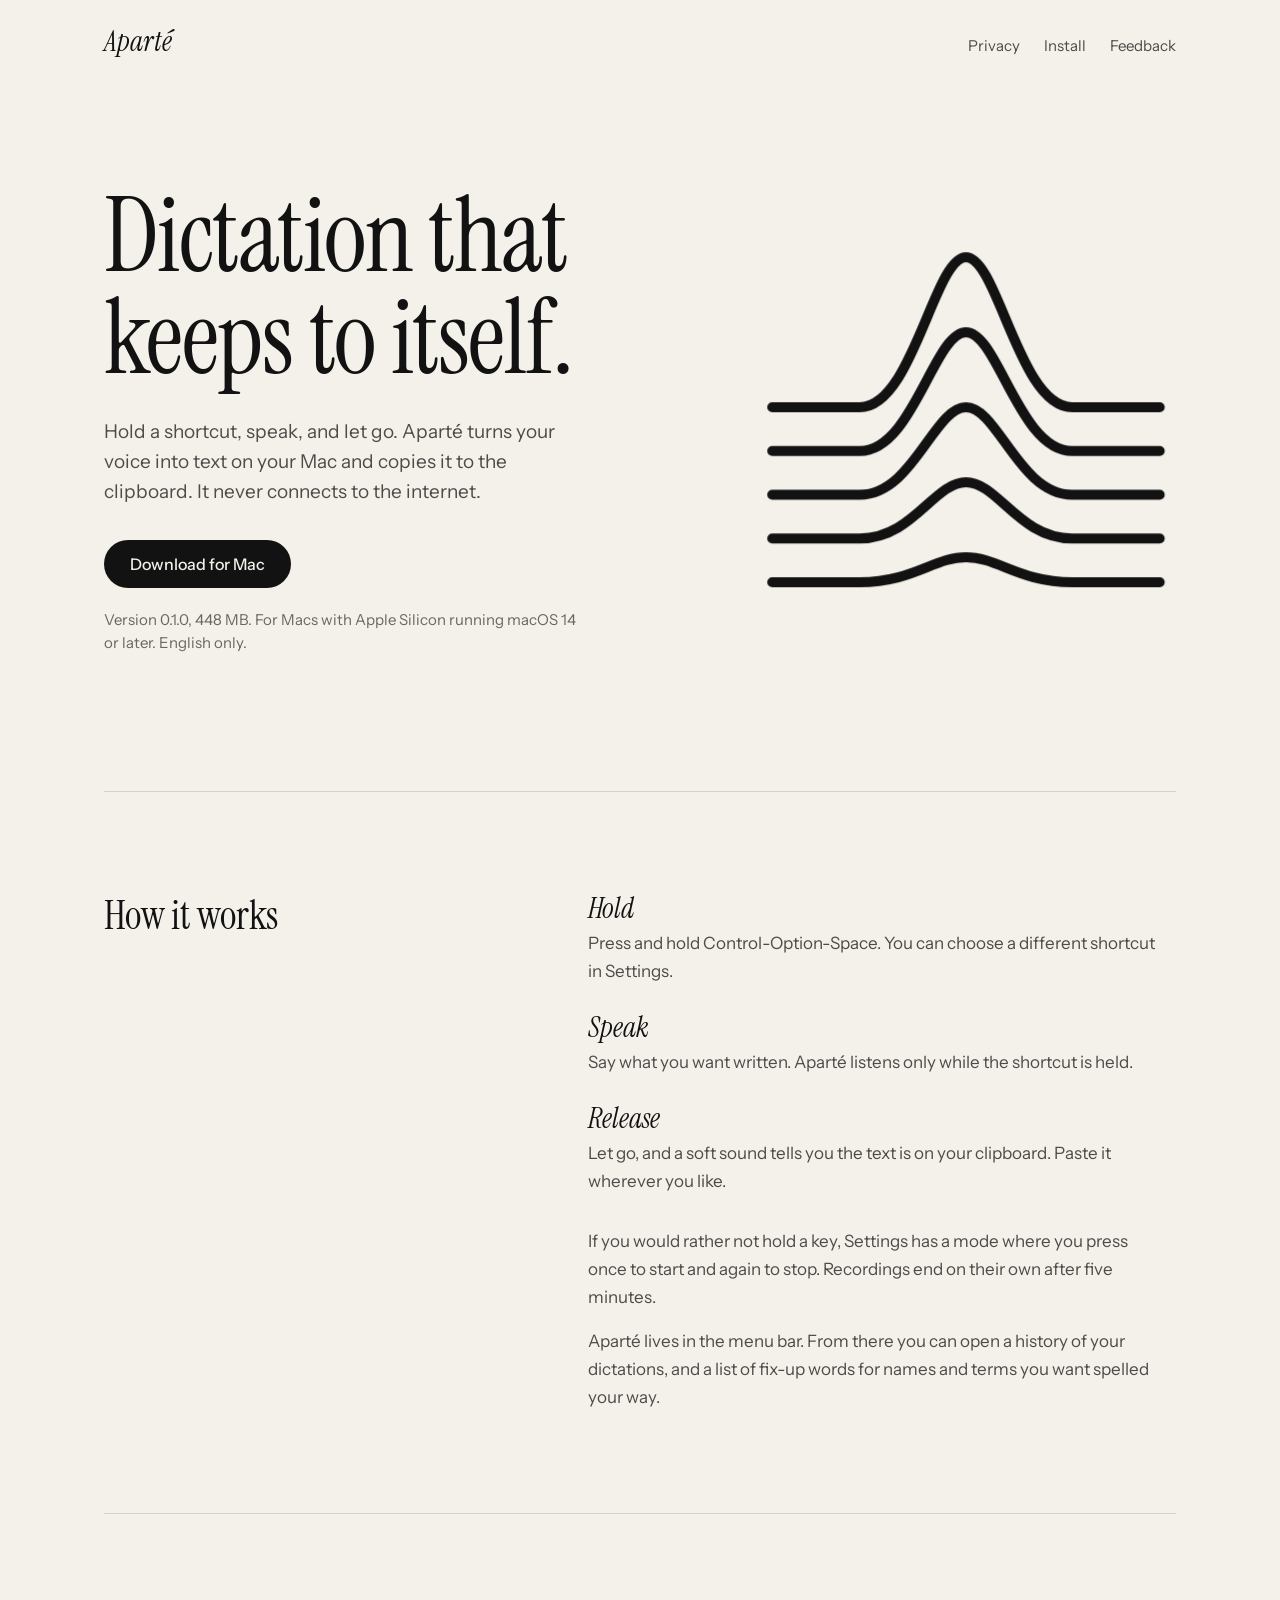
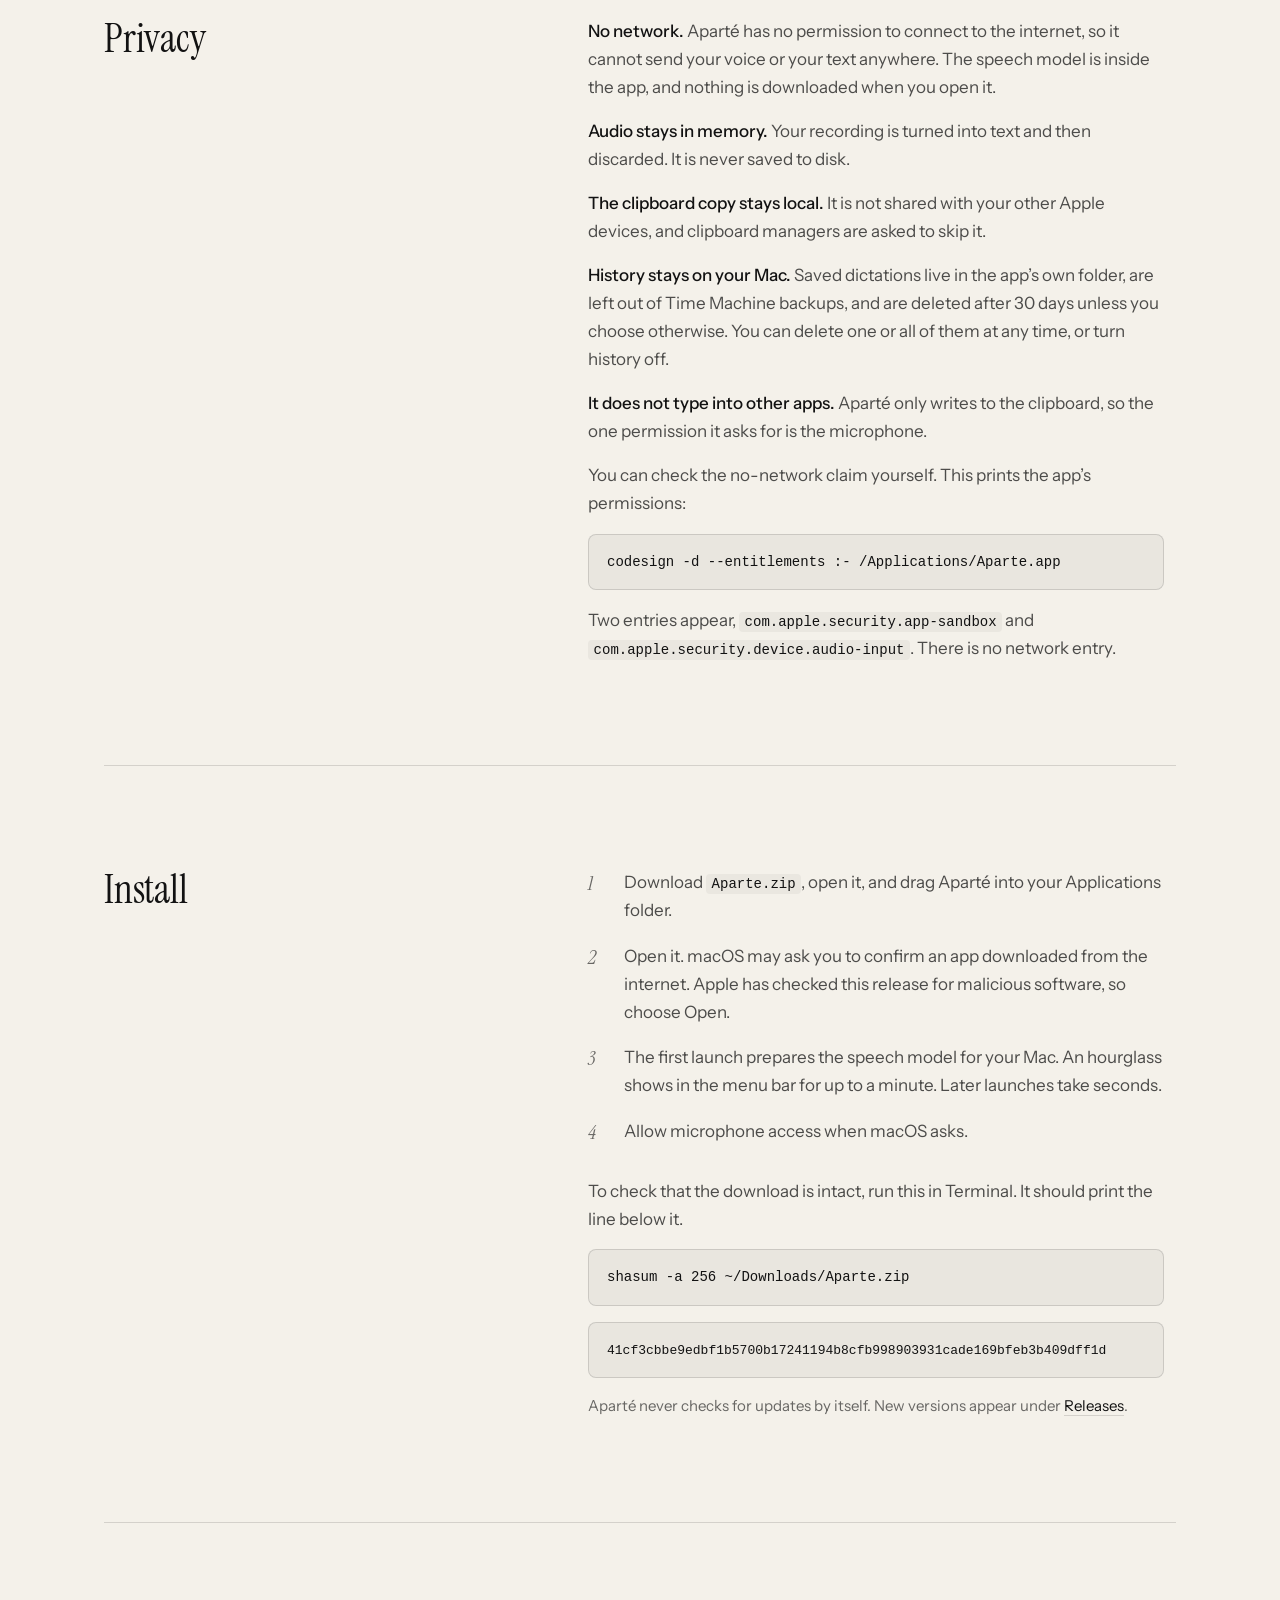
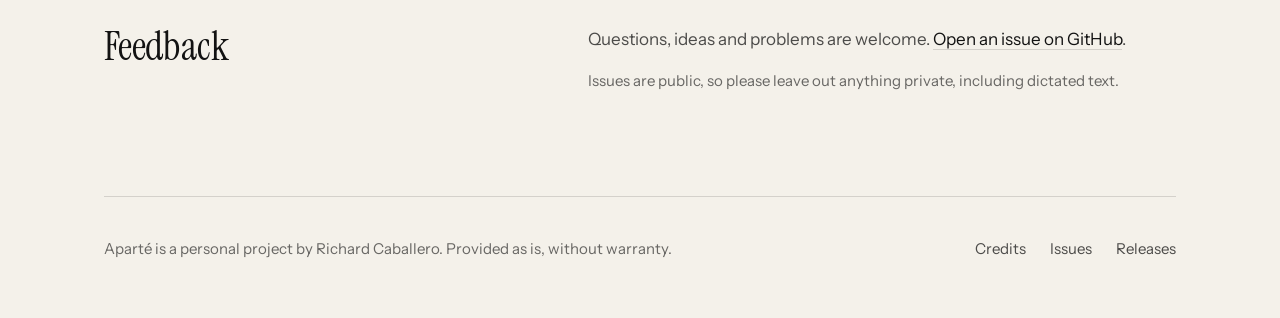
==== index.html @ ce9ad948 "Draft the Aparté website One-page site and credits page. Plain HTML and CSS, self-hosted Instrument " ====
<!doctype html>
<html lang="en">
<head>
  <meta charset="utf-8">
  <meta name="viewport" content="width=device-width, initial-scale=1">
  <meta http-equiv="Content-Security-Policy" content="default-src 'none'; img-src 'self'; style-src 'self'; font-src 'self'; base-uri 'none'; form-action 'none'">
  <title>Aparté: private dictation for Mac</title>
  <meta name="description" content="Aparté turns your voice into text on your Mac and copies it to the clipboard. It works entirely on your Mac and never connects to the internet.">
  <meta name="color-scheme" content="dark light">
  <meta name="theme-color" content="#121212" media="(prefers-color-scheme: dark)">
  <meta name="theme-color" content="#f4f1ea" media="(prefers-color-scheme: light)">
  <meta property="og:title" content="Aparté: private dictation for Mac">
  <meta property="og:description" content="Hold a shortcut, speak, and let go. The text is on your clipboard. Everything happens on your Mac.">
  <meta property="og:type" content="website">
  <link rel="icon" href="favicon.svg" type="image/svg+xml">
  <link rel="apple-touch-icon" href="apple-touch-icon.png">
  <link rel="preload" href="fonts/instrument-serif-latin-400-normal.woff2" as="font" type="font/woff2" crossorigin>
  <link rel="stylesheet" href="styles.css">
</head>
<body>
  <div class="page">

    <header class="masthead">
      <a class="wordmark" href="./">Aparté</a>
      <nav aria-label="Sections">
        <a href="#privacy">Privacy</a>
        <a href="#install">Install</a>
        <a href="#feedback">Feedback</a>
      </nav>
    </header>

    <main>
      <section class="hero" aria-labelledby="statement">
        <div>
          <h1 id="statement">Dictation that keeps to itself.</h1>
          <p class="lede">Hold a shortcut, speak, and let go. Aparté turns your voice into text on your Mac and copies it to the clipboard. It never connects to the internet.</p>
          <p><a class="button" href="https://github.com/richc117/aparte/releases/latest/download/Aparte.zip">Download for Mac</a></p>
          <p class="fine">Version 0.1.0, 448 MB. For Macs with Apple Silicon running macOS 14 or later. English only.</p>
        </div>

        <svg class="swell" viewBox="176 226 672 572" role="img" aria-label="The Aparté mark: five nested lines rising into a single peak">
          <path pathLength="1" d="M202 492 H342 C427 492 461 252 512 252 C563 252 597 492 682 492 H822"/>
          <path pathLength="1" d="M202 562 H342 C427 562 461 372 512 372 C563 372 597 562 682 562 H822"/>
          <path pathLength="1" d="M202 632 H342 C427 632 461 492 512 492 C563 492 597 632 682 632 H822"/>
          <path pathLength="1" d="M202 702 H342 C427 702 461 612 512 612 C563 612 597 702 682 702 H822"/>
          <path pathLength="1" d="M202 772 H342 C427 772 461 732 512 732 C563 732 597 772 682 772 H822"/>
        </svg>
      </section>

      <section class="row" id="how" aria-labelledby="how-title">
        <h2 id="how-title">How it works</h2>
        <div class="body">
          <dl class="steps">
            <div>
              <dt>Hold</dt>
              <dd>Press and hold Control-Option-Space. You can choose a different shortcut in Settings.</dd>
            </div>
            <div>
              <dt>Speak</dt>
              <dd>Say what you want written. Aparté listens only while the shortcut is held.</dd>
            </div>
            <div>
              <dt>Release</dt>
              <dd>Let go, and a soft sound tells you the text is on your clipboard. Paste it wherever you like.</dd>
            </div>
          </dl>
          <p>If you would rather not hold a key, Settings has a mode where you press once to start and again to stop. Recordings end on their own after five minutes.</p>
          <p>Aparté lives in the menu bar. From there you can open a history of your dictations, and a list of fix-up words for names and terms you want spelled your way.</p>
        </div>
      </section>

      <section class="row" id="privacy" aria-labelledby="privacy-title">
        <h2 id="privacy-title">Privacy</h2>
        <div class="body">
          <p><strong>No network.</strong> Aparté has no permission to connect to the internet, so it cannot send your voice or your text anywhere. The speech model is inside the app, and nothing is downloaded when you open it.</p>
          <p><strong>Audio stays in memory.</strong> Your recording is turned into text and then discarded. It is never saved to disk.</p>
          <p><strong>The clipboard copy stays local.</strong> It is not shared with your other Apple devices, and clipboard managers are asked to skip it.</p>
          <p><strong>History stays on your Mac.</strong> Saved dictations live in the app’s own folder, are left out of Time Machine backups, and are deleted after 30 days unless you choose otherwise. You can delete one or all of them at any time, or turn history off.</p>
          <p><strong>It does not type into other apps.</strong> Aparté only writes to the clipboard, so the one permission it asks for is the microphone.</p>
          <p>You can check the no-network claim yourself. This prints the app’s permissions:</p>
          <pre><code>codesign -d --entitlements :- /Applications/Aparte.app</code></pre>
          <p>Two entries appear, <code>com.apple.security.app-sandbox</code> and <code>com.apple.security.device.audio-input</code>. There is no network entry.</p>
        </div>
      </section>

      <section class="row" id="install" aria-labelledby="install-title">
        <h2 id="install-title">Install</h2>
        <div class="body">
          <ol class="install">
            <li>Download <code>Aparte.zip</code>, open it, and drag Aparté into your Applications folder.</li>
            <li>Open it. macOS may ask you to confirm an app downloaded from the internet. Apple has checked this release for malicious software, so choose Open.</li>
            <li>The first launch prepares the speech model for your Mac. An hourglass shows in the menu bar for up to a minute. Later launches take seconds.</li>
            <li>Allow microphone access when macOS asks.</li>
          </ol>
          <p>To check that the download is intact, run this in Terminal. It should print the line below it.</p>
          <pre><code>shasum -a 256 ~/Downloads/Aparte.zip</code></pre>
          <pre class="hash"><code>41cf3cbbe9edbf1b5700b17241194b8cfb998903931cade169bfeb3b409dff1d</code></pre>
          <p class="small">Aparté never checks for updates by itself. New versions appear under <a href="https://github.com/richc117/aparte/releases">Releases</a>.</p>
        </div>
      </section>

      <section class="row" id="feedback" aria-labelledby="feedback-title">
        <h2 id="feedback-title">Feedback</h2>
        <div class="body">
          <p>Questions, ideas and problems are welcome. <a href="https://github.com/richc117/aparte/issues/new">Open an issue on GitHub</a>.</p>
          <p class="small">Issues are public, so please leave out anything private, including dictated text.</p>
        </div>
      </section>
    </main>

    <footer class="colophon">
      <p>Aparté is a personal project by Richard Caballero. Provided as is, without warranty.</p>
      <nav aria-label="Footer">
        <a href="credits.html">Credits</a>
        <a href="https://github.com/richc117/aparte/issues">Issues</a>
        <a href="https://github.com/richc117/aparte/releases">Releases</a>
      </nav>
    </footer>

  </div>
</body>
</html>
---- styles.css ----
/* Aparté site. One stylesheet, no JavaScript, no third-party requests.
   Brand: Swell mark, #121212 ground, #F4F1EA ink, Instrument Serif and Instrument Sans. */

@font-face {
  font-family: "Instrument Serif";
  font-style: normal;
  font-weight: 400;
  font-display: swap;
  src: url("fonts/instrument-serif-latin-400-normal.woff2") format("woff2");
}
@font-face {
  font-family: "Instrument Serif";
  font-style: italic;
  font-weight: 400;
  font-display: swap;
  src: url("fonts/instrument-serif-latin-400-italic.woff2") format("woff2");
}
@font-face {
  font-family: "Instrument Sans";
  font-style: normal;
  font-weight: 400;
  font-display: swap;
  src: url("fonts/instrument-sans-latin-400-normal.woff2") format("woff2");
}
@font-face {
  font-family: "Instrument Sans";
  font-style: normal;
  font-weight: 500;
  font-display: swap;
  src: url("fonts/instrument-sans-latin-500-normal.woff2") format("woff2");
}

:root {
  --ground: #121212;
  --ink: #f4f1ea;
  --soft: rgb(244 241 234 / 0.72);
  --faint: rgb(244 241 234 / 0.56);
  --rule: rgb(244 241 234 / 0.14);
  --wash: rgb(244 241 234 / 0.05);

  --serif: "Instrument Serif", "Iowan Old Style", "Times New Roman", serif;
  --sans: "Instrument Sans", system-ui, -apple-system, "Segoe UI", sans-serif;
  --mono: ui-monospace, "SF Mono", Menlo, Consolas, monospace;

  --gutter: clamp(1.25rem, 5vw, 3.5rem);
  --section: clamp(3.5rem, 8vw, 6.5rem);
  color-scheme: dark light;
}

@media (prefers-color-scheme: light) {
  :root {
    --ground: #f4f1ea;
    --ink: #121212;
    --soft: rgb(18 18 18 / 0.74);
    --faint: rgb(18 18 18 / 0.62);
    --rule: rgb(18 18 18 / 0.14);
    --wash: rgb(18 18 18 / 0.045);
  }
}

*,
*::before,
*::after {
  box-sizing: border-box;
}

html {
  background: var(--ground);
  -webkit-text-size-adjust: 100%;
  scroll-behavior: smooth;
}

@media (prefers-reduced-motion: reduce) {
  html {
    scroll-behavior: auto;
  }
}

body {
  margin: 0;
  background: var(--ground);
  color: var(--ink);
  font: 400 1.0625rem / 1.65 var(--sans);
  -webkit-font-smoothing: antialiased;
  text-rendering: optimizeLegibility;
}

.page {
  max-width: 74rem;
  margin: 0 auto;
  padding: 0 var(--gutter);
}

a {
  color: var(--ink);
  text-decoration: underline;
  text-decoration-color: var(--rule);
  text-decoration-thickness: 1px;
  text-underline-offset: 0.24em;
  transition: text-decoration-color 160ms ease;
}
a:hover {
  text-decoration-color: var(--ink);
}
a:focus-visible,
.button:focus-visible {
  outline: 2px solid var(--ink);
  outline-offset: 4px;
  border-radius: 3px;
}

p {
  margin: 0 0 1rem;
}

/* ---------- Header ---------- */

.masthead {
  display: flex;
  align-items: baseline;
  justify-content: space-between;
  gap: 1.5rem;
  padding-block: 1.75rem;
}

.wordmark {
  font: italic 400 1.75rem / 1 var(--serif);
  letter-spacing: 0.005em;
  text-decoration: none;
}

.masthead nav {
  display: flex;
  gap: 1.5rem;
  font-size: 0.9375rem;
}
.masthead nav a {
  color: var(--soft);
  text-decoration: none;
}
.masthead nav a:hover {
  color: var(--ink);
}

/* ---------- Hero ---------- */

.hero {
  display: grid;
  gap: 2.5rem;
  align-items: center;
  padding-block: clamp(1.5rem, 5vw, 4rem) var(--section);
}

.swell {
  display: block;
  width: min(100%, 34rem);
  height: auto;
  margin-inline: auto;
  color: var(--ink);
  overflow: visible;
}
.swell path {
  fill: none;
  stroke: currentColor;
  stroke-width: 16;
  stroke-linecap: round;
  stroke-linejoin: round;
}

/* The one moment of motion: the five lines draw in once, bottom to top. */
@media (prefers-reduced-motion: no-preference) {
  .swell path {
    stroke-dasharray: 1;
    stroke-dashoffset: 1;
    opacity: 0;
    animation: draw 1900ms cubic-bezier(0.45, 0.05, 0.2, 1) both;
  }
  .swell path:nth-child(5) { animation-delay: 150ms; }
  .swell path:nth-child(4) { animation-delay: 290ms; }
  .swell path:nth-child(3) { animation-delay: 430ms; }
  .swell path:nth-child(2) { animation-delay: 570ms; }
  .swell path:nth-child(1) { animation-delay: 710ms; }
}
@keyframes draw {
  0% { stroke-dashoffset: 1; opacity: 0; }
  5% { opacity: 1; }
  100% { stroke-dashoffset: 0; opacity: 1; }
}

h1 {
  margin: 0 0 1.75rem;
  font: 400 clamp(3.25rem, 8.4vw, 6.5rem) / 0.98 var(--serif);
  letter-spacing: -0.015em;
}

.lede {
  max-width: 30rem;
  margin-bottom: 2rem;
  color: var(--soft);
  font-size: 1.1875rem;
  line-height: 1.6;
}

.button {
  display: inline-flex;
  align-items: center;
  height: 3rem;
  padding: 0 1.625rem;
  border-radius: 999px;
  background: var(--ink);
  color: var(--ground);
  font: 500 1rem / 1 var(--sans);
  text-decoration: none;
  transition: opacity 160ms ease;
}
.button:hover {
  opacity: 0.88;
}

.fine {
  margin: 1.25rem 0 0;
  max-width: 30rem;
  color: var(--faint);
  font-size: 0.9375rem;
  line-height: 1.55;
}

@media (min-width: 56rem) {
  .hero {
    grid-template-columns: 7fr 5fr;
    column-gap: 4rem;
    min-height: min(44rem, calc(100svh - 6rem));
  }
  .swell {
    width: 100%;
    margin-inline: 0;
  }
}

/* On narrow screens the mark leads, a little smaller. */
@media (max-width: 55.99rem) {
  .swell {
    order: -1;
    width: min(78%, 22rem);
  }
}

/* ---------- Rows ---------- */

.row {
  display: grid;
  gap: 1.5rem;
  padding-block: var(--section);
  border-top: 1px solid var(--rule);
}

@media (min-width: 56rem) {
  .row {
    grid-template-columns: 5fr 7fr;
    column-gap: 4rem;
  }
}

h2 {
  margin: 0;
  font: 400 clamp(1.875rem, 3.4vw, 2.5rem) / 1.08 var(--serif);
  letter-spacing: -0.005em;
}

.body {
  max-width: 36rem;
  color: var(--soft);
}
.body strong {
  color: var(--ink);
  font-weight: 500;
}
.body > :last-child {
  margin-bottom: 0;
}

/* How it works: the three steps are a sequence, so each is named. */
.steps {
  display: grid;
  gap: 1.75rem;
  margin: 0 0 2rem;
}
.steps dt {
  margin: 0 0 0.25rem;
  color: var(--ink);
  font: italic 400 1.75rem / 1.1 var(--serif);
}
.steps dd {
  margin: 0;
}

/* Install: a numbered sequence, with the numbers set quietly in the margin. */
.install {
  margin: 0 0 2rem;
  padding: 0;
  list-style: none;
  counter-reset: step;
}
.install li {
  position: relative;
  padding-left: 2.25rem;
  margin-bottom: 1.1rem;
  counter-increment: step;
}
.install li::before {
  content: counter(step);
  position: absolute;
  left: 0;
  top: 0;
  color: var(--faint);
  font: italic 400 1.25rem / 1.5 var(--serif);
}

code,
pre {
  font-family: var(--mono);
  font-size: 0.875rem;
}
code {
  padding: 0.12em 0.4em;
  border-radius: 4px;
  background: var(--wash);
  color: var(--ink);
}
pre {
  margin: 0 0 1rem;
  padding: 1rem 1.125rem;
  overflow-x: auto;
  border: 1px solid var(--rule);
  border-radius: 8px;
  background: var(--wash);
  color: var(--ink);
  line-height: 1.6;
}
pre code {
  padding: 0;
  background: none;
}
/* The checksum is 64 characters: let it wrap rather than run under the border. */
.hash code {
  white-space: pre-wrap;
  overflow-wrap: anywhere;
  font-size: 0.8125rem;
}

.small {
  color: var(--faint);
  font-size: 0.9375rem;
}

/* ---------- Credits ---------- */

.credits {
  display: grid;
  gap: 2rem;
  margin: 0;
}
.credits dt {
  margin: 0 0 0.25rem;
  color: var(--ink);
  font: 400 1.5rem / 1.2 var(--serif);
}
.credits dd {
  margin: 0;
}

/* ---------- Footer ---------- */

.colophon {
  display: flex;
  flex-wrap: wrap;
  justify-content: space-between;
  gap: 1rem 2rem;
  padding-block: 2.5rem 3.5rem;
  border-top: 1px solid var(--rule);
  color: var(--faint);
  font-size: 0.9375rem;
}
.colophon p {
  margin: 0;
}
.colophon nav {
  display: flex;
  flex-wrap: wrap;
  gap: 0.5rem 1.5rem;
}
.colophon a {
  color: var(--soft);
  text-decoration: none;
}
.colophon a:hover {
  color: var(--ink);
}

/* Credits page title, set like the hero statement but smaller. */
.page-title {
  margin: 0;
  padding-block: clamp(1.5rem, 5vw, 4rem) clamp(2rem, 4vw, 3rem);
  font: 400 clamp(2.75rem, 6.4vw, 4.75rem) / 1 var(--serif);
  letter-spacing: -0.012em;
}
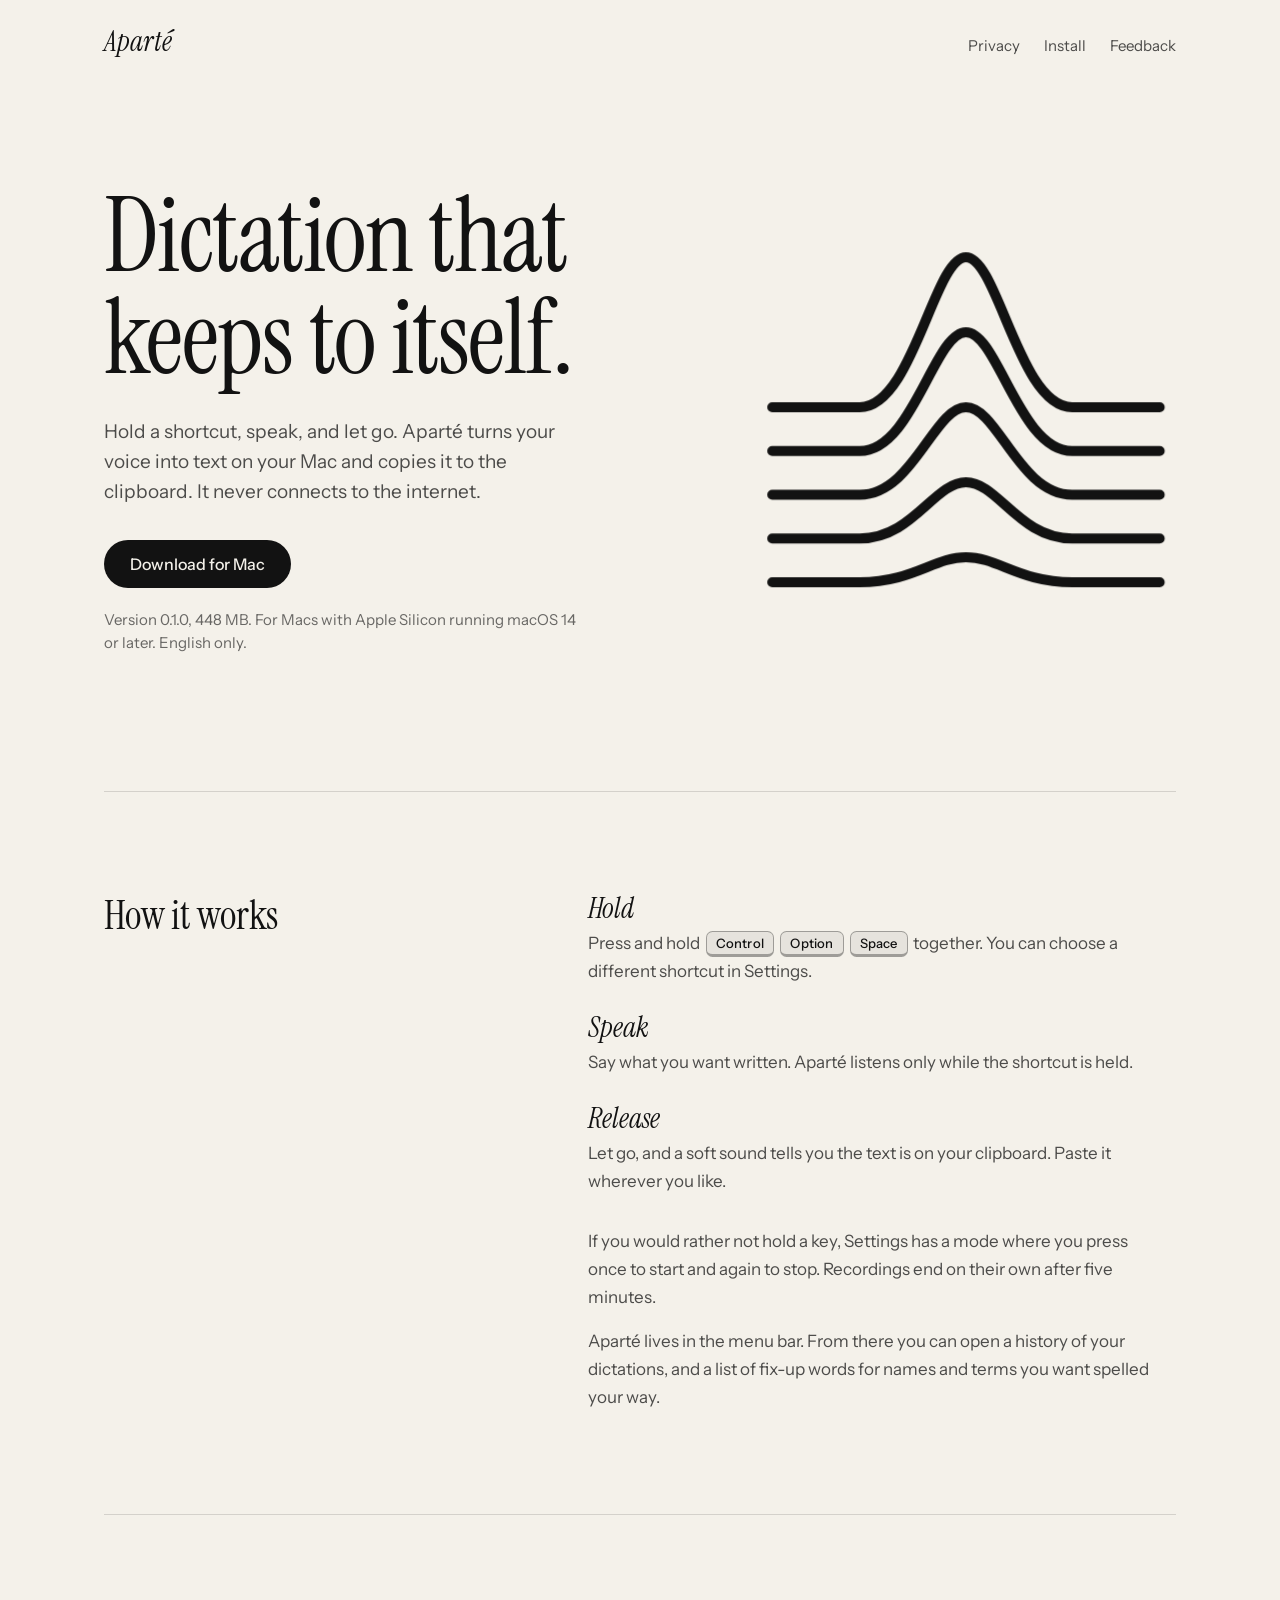
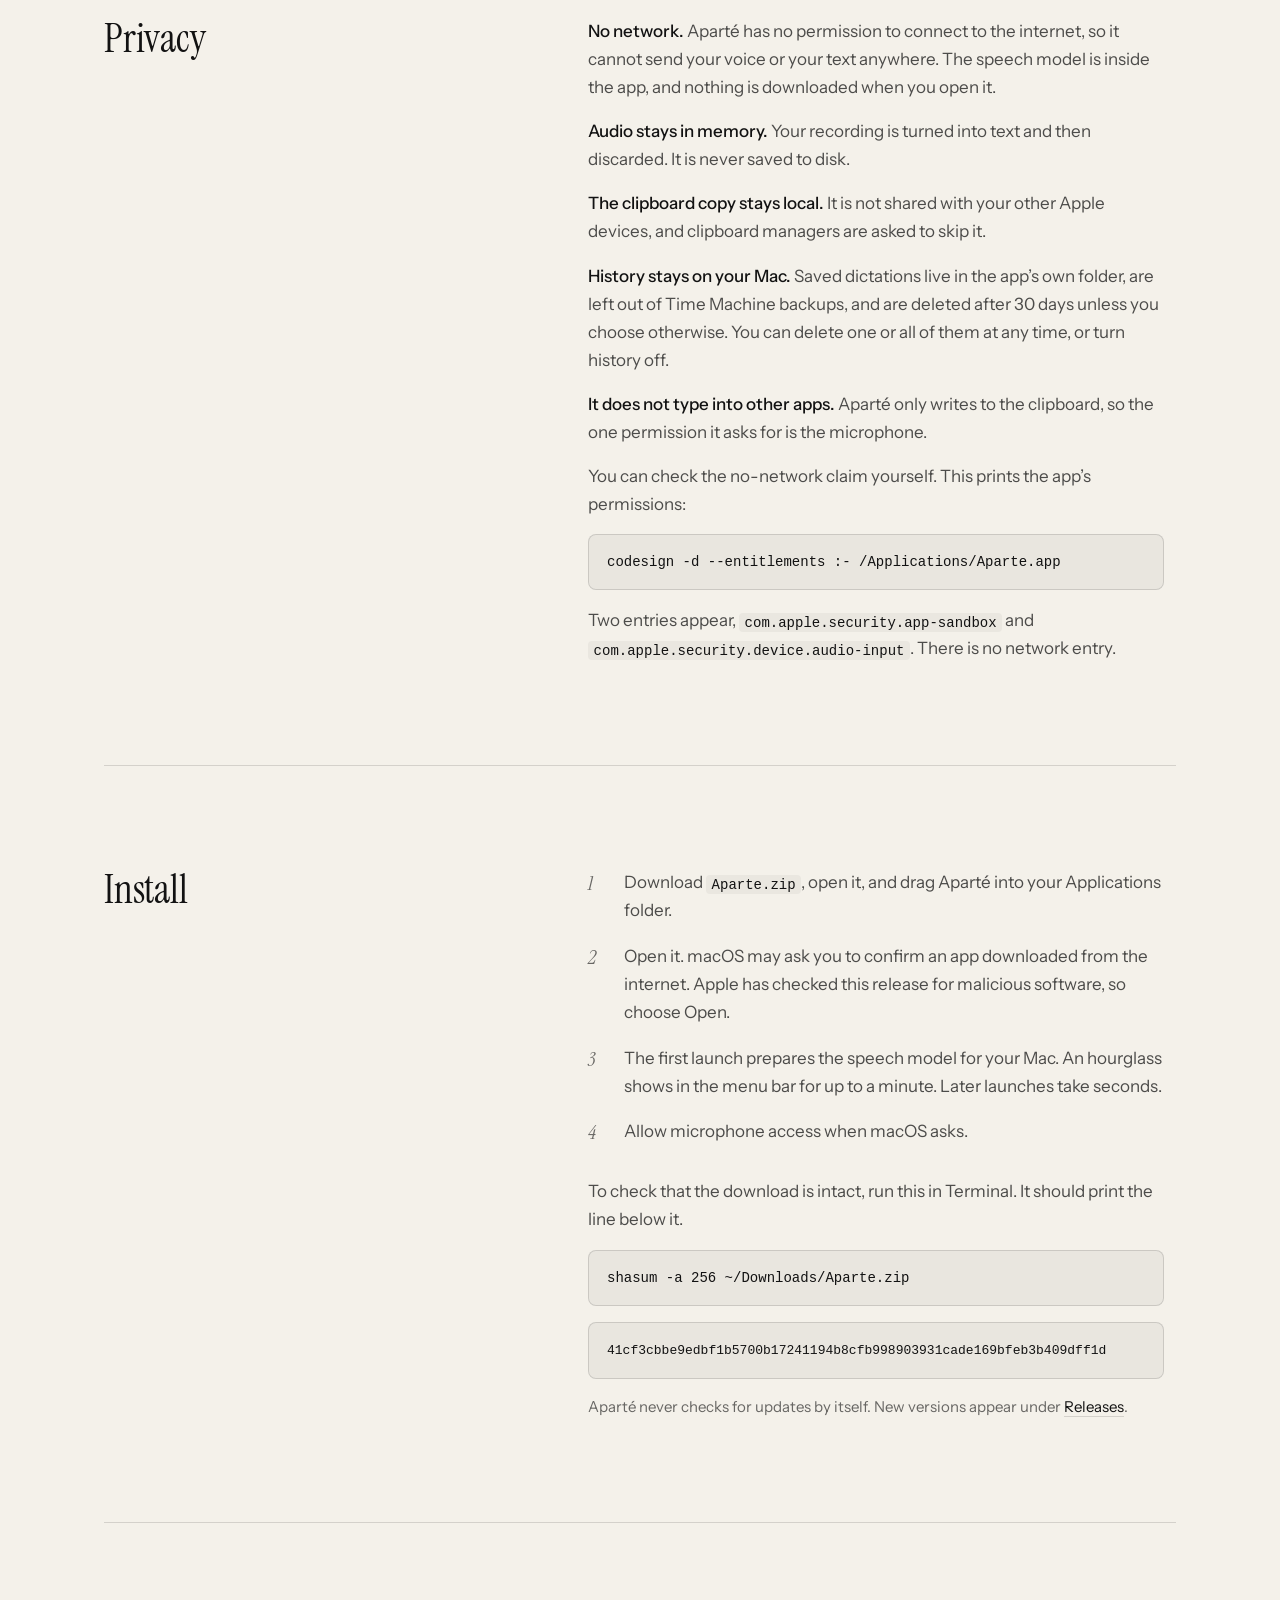
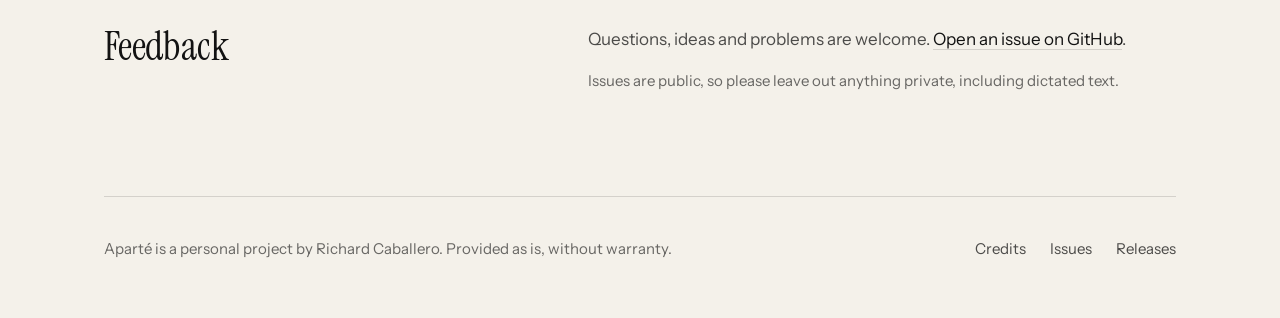
==== commit f1042cc9: "Site fixes: keycaps for the shortcut, light favicon, phone overflow - Show Control, Option and Space" ====
--- a/index.html
+++ b/index.html
@@ -13,6 +13,7 @@
   <meta property="og:description" content="Hold a shortcut, speak, and let go. The text is on your clipboard. Everything happens on your Mac.">
   <meta property="og:type" content="website">
   <link rel="icon" href="favicon.svg" type="image/svg+xml">
+  <link rel="icon" href="favicon-64.png" type="image/png" sizes="64x64">
   <link rel="apple-touch-icon" href="apple-touch-icon.png">
   <link rel="preload" href="fonts/instrument-serif-latin-400-normal.woff2" as="font" type="font/woff2" crossorigin>
   <link rel="stylesheet" href="styles.css">
@@ -53,7 +54,7 @@
           <dl class="steps">
             <div>
               <dt>Hold</dt>
-              <dd>Press and hold Control-Option-Space. You can choose a different shortcut in Settings.</dd>
+              <dd>Press and hold <span class="keys"><kbd>Control</kbd><kbd>Option</kbd><kbd>Space</kbd></span> together. You can choose a different shortcut in Settings.</dd>
             </div>
             <div>
               <dt>Speak</dt>
--- a/styles.css
+++ b/styles.css
@@ -37,6 +37,8 @@
   --faint: rgb(244 241 234 / 0.56);
   --rule: rgb(244 241 234 / 0.14);
   --wash: rgb(244 241 234 / 0.05);
+  --key-edge: rgb(244 241 234 / 0.34);
+  --key-face: rgb(244 241 234 / 0.09);
 
   --serif: "Instrument Serif", "Iowan Old Style", "Times New Roman", serif;
   --sans: "Instrument Sans", system-ui, -apple-system, "Segoe UI", sans-serif;
@@ -55,6 +57,8 @@
     --faint: rgb(18 18 18 / 0.62);
     --rule: rgb(18 18 18 / 0.14);
     --wash: rgb(18 18 18 / 0.045);
+    --key-edge: rgb(18 18 18 / 0.34);
+    --key-face: rgb(18 18 18 / 0.06);
   }
 }
 
@@ -146,6 +150,7 @@
 
 .hero {
   display: grid;
+  grid-template-columns: minmax(0, 1fr);
   gap: 2.5rem;
   align-items: center;
   padding-block: clamp(1.5rem, 5vw, 4rem) var(--section);
@@ -227,7 +232,7 @@
 
 @media (min-width: 56rem) {
   .hero {
-    grid-template-columns: 7fr 5fr;
+    grid-template-columns: minmax(0, 7fr) minmax(0, 5fr);
     column-gap: 4rem;
     min-height: min(44rem, calc(100svh - 6rem));
   }
@@ -247,8 +252,11 @@
 
 /* ---------- Rows ---------- */
 
+/* minmax(0, ...) lets a column shrink below its longest unbreakable word. Without it,
+   a long permission name in the Privacy section pushed the page wider than a phone. */
 .row {
   display: grid;
+  grid-template-columns: minmax(0, 1fr);
   gap: 1.5rem;
   padding-block: var(--section);
   border-top: 1px solid var(--rule);
@@ -256,7 +264,7 @@
 
 @media (min-width: 56rem) {
   .row {
-    grid-template-columns: 5fr 7fr;
+    grid-template-columns: minmax(0, 5fr) minmax(0, 7fr);
     column-gap: 4rem;
   }
 }
@@ -321,6 +329,32 @@
   font-family: var(--mono);
   font-size: 0.875rem;
 }
+/* Keyboard shortcuts: the standard <kbd> element, drawn as keycaps with a thicker
+   bottom edge so each key looks pressable. The brightest thing in its sentence. */
+.keys {
+  display: inline-flex;
+  gap: 0.35em;
+  margin-inline: 0.15em;
+  vertical-align: 0.06em;
+  white-space: nowrap;
+}
+kbd {
+  display: inline-block;
+  padding: 0.38em 0.72em 0.34em;
+  border: 1px solid var(--key-edge);
+  border-bottom-width: 3px;
+  border-radius: 0.5em;
+  background: var(--key-face);
+  color: var(--ink);
+  font: 500 0.8125rem / 1 var(--sans);
+  letter-spacing: 0.01em;
+}
+
+/* A permission name is one unbreakable word; let it wrap rather than widen the page. */
+p code {
+  overflow-wrap: anywhere;
+}
+
 code {
   padding: 0.12em 0.4em;
   border-radius: 4px;
@@ -330,7 +364,8 @@
 pre {
   margin: 0 0 1rem;
   padding: 1rem 1.125rem;
-  overflow-x: auto;
+  white-space: pre-wrap;
+  overflow-wrap: anywhere;
   border: 1px solid var(--rule);
   border-radius: 8px;
   background: var(--wash);
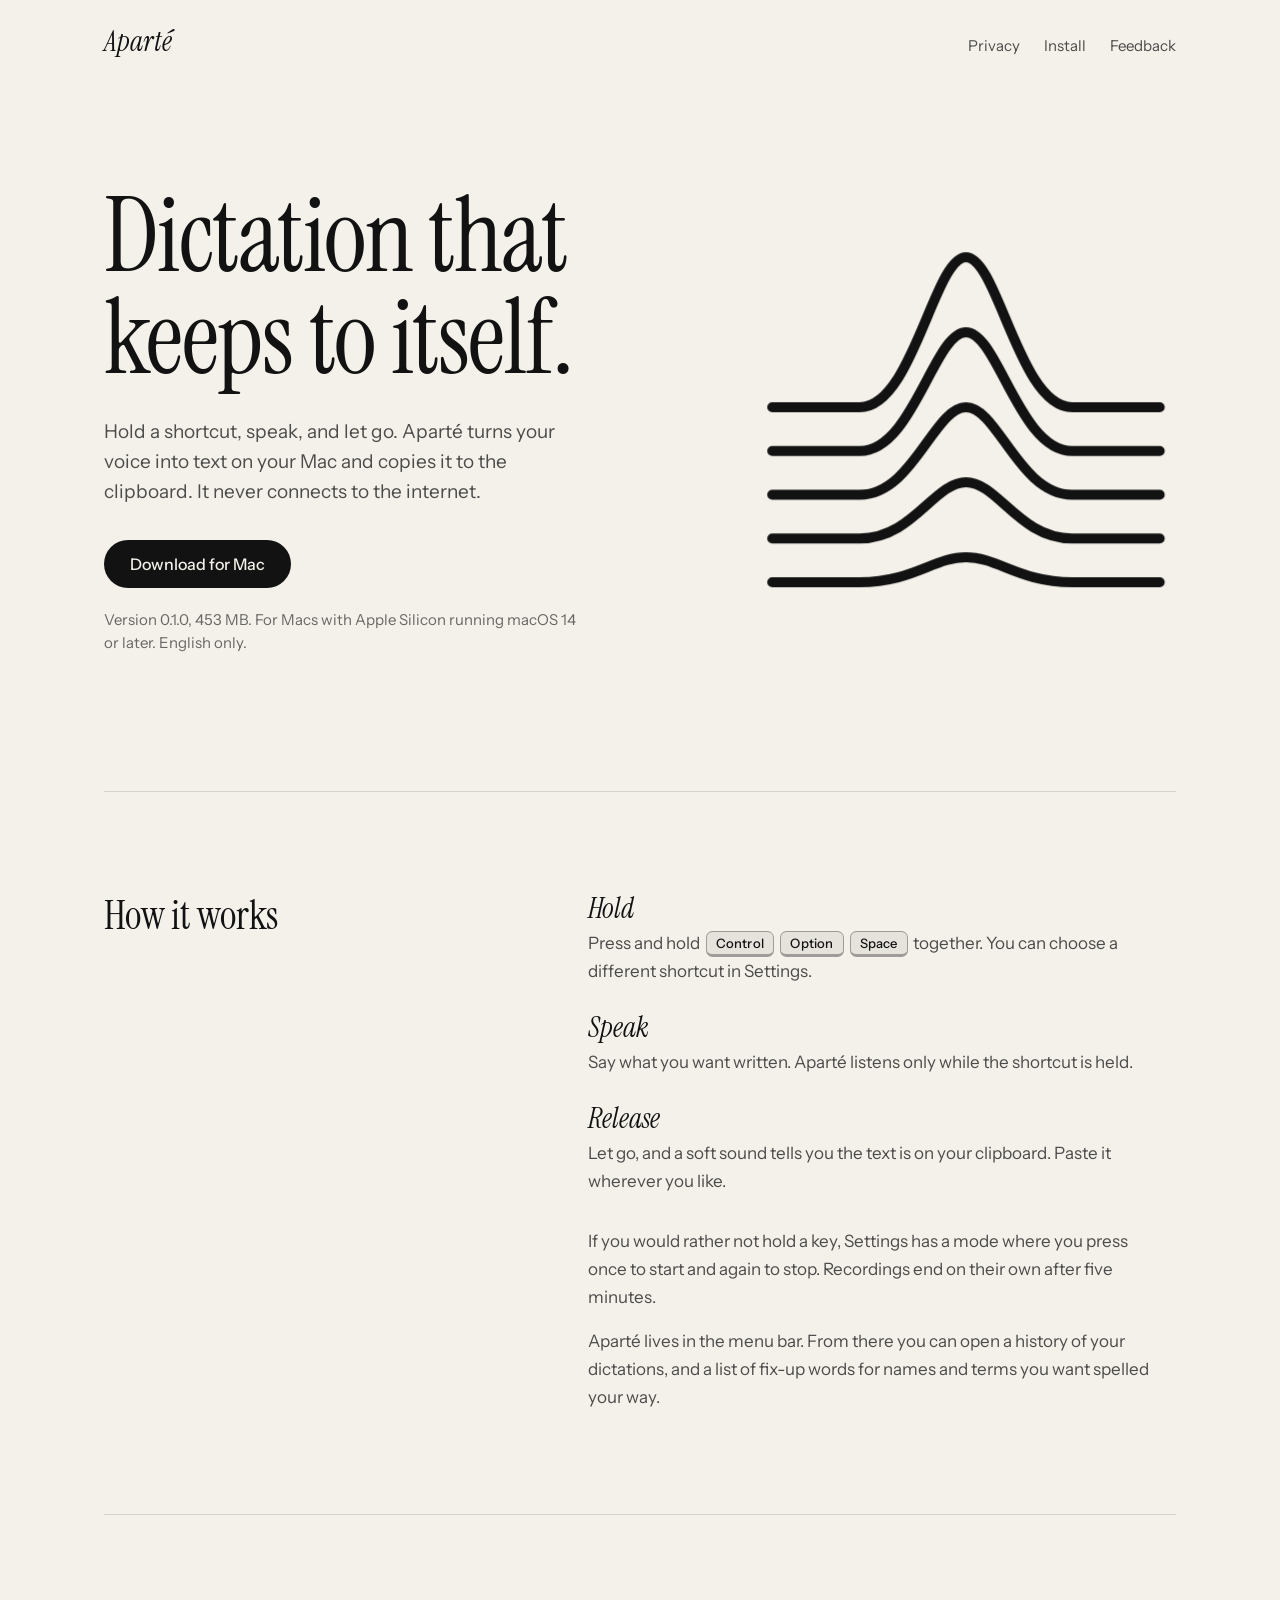
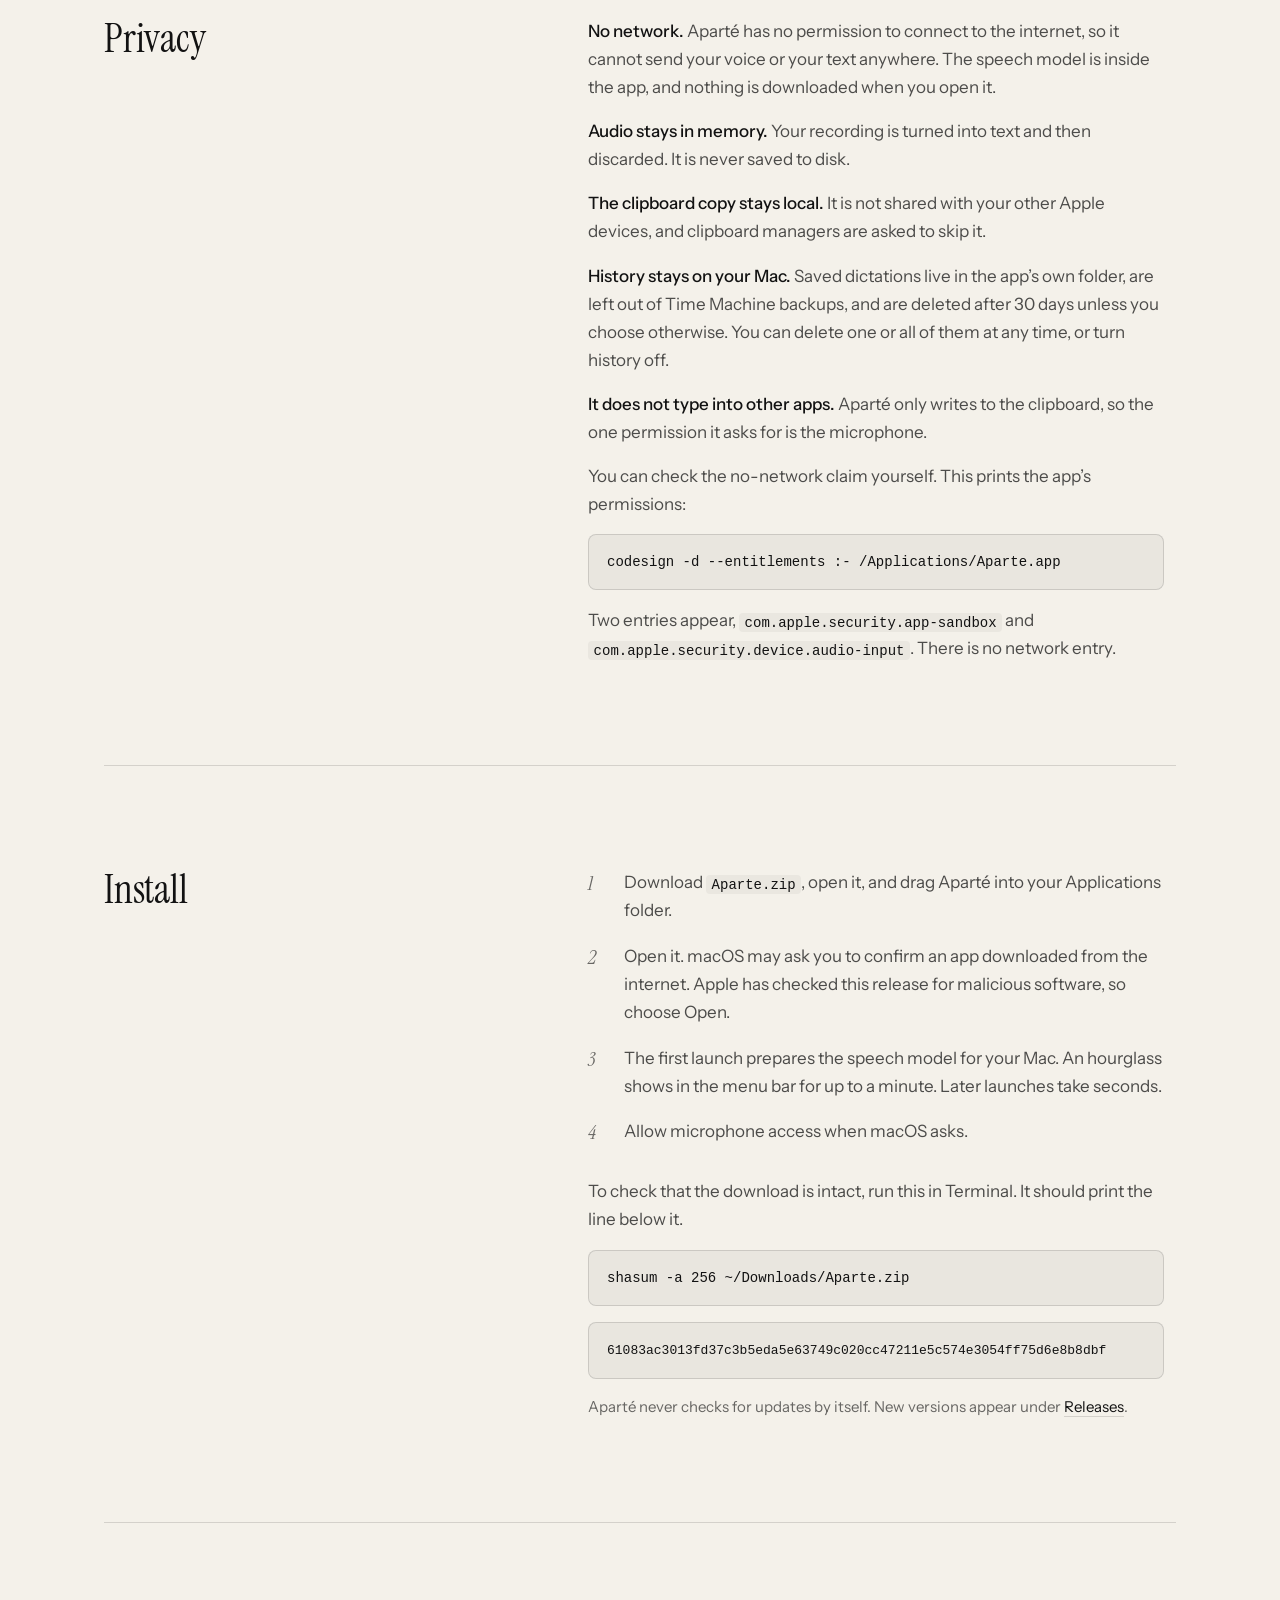
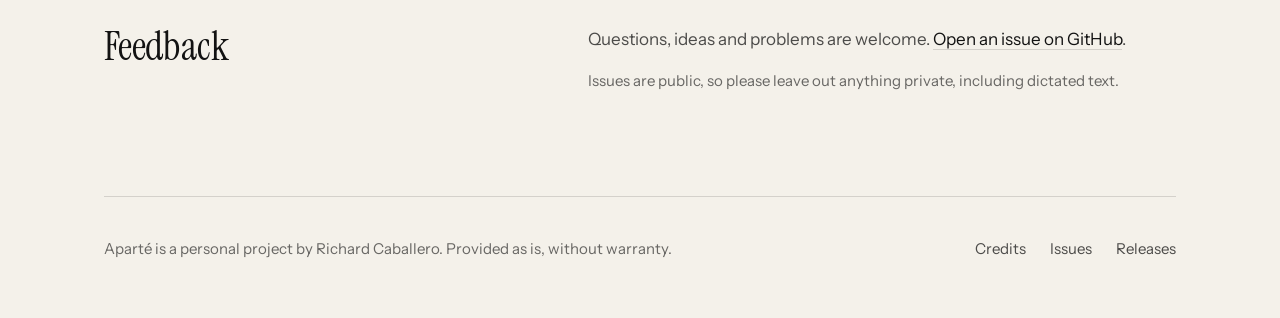
==== commit 8ded916c: "Site: checksum and size for build 29 (includes the Credits window) Co-Authored-By: Claude Sonnet 5.5" ====
--- a/index.html
+++ b/index.html
@@ -36,7 +36,7 @@
           <h1 id="statement">Dictation that keeps to itself.</h1>
           <p class="lede">Hold a shortcut, speak, and let go. Aparté turns your voice into text on your Mac and copies it to the clipboard. It never connects to the internet.</p>
           <p><a class="button" href="https://github.com/richc117/aparte/releases/latest/download/Aparte.zip">Download for Mac</a></p>
-          <p class="fine">Version 0.1.0, 448 MB. For Macs with Apple Silicon running macOS 14 or later. English only.</p>
+          <p class="fine">Version 0.1.0, 453 MB. For Macs with Apple Silicon running macOS 14 or later. English only.</p>
         </div>
 
         <svg class="swell" viewBox="176 226 672 572" role="img" aria-label="The Aparté mark: five nested lines rising into a single peak">
@@ -95,7 +95,7 @@
           </ol>
           <p>To check that the download is intact, run this in Terminal. It should print the line below it.</p>
           <pre><code>shasum -a 256 ~/Downloads/Aparte.zip</code></pre>
-          <pre class="hash"><code>41cf3cbbe9edbf1b5700b17241194b8cfb998903931cade169bfeb3b409dff1d</code></pre>
+          <pre class="hash"><code>61083ac3013fd37c3b5eda5e63749c020cc47211e5c574e3054ff75d6e8b8dbf</code></pre>
           <p class="small">Aparté never checks for updates by itself. New versions appear under <a href="https://github.com/richc117/aparte/releases">Releases</a>.</p>
         </div>
       </section>
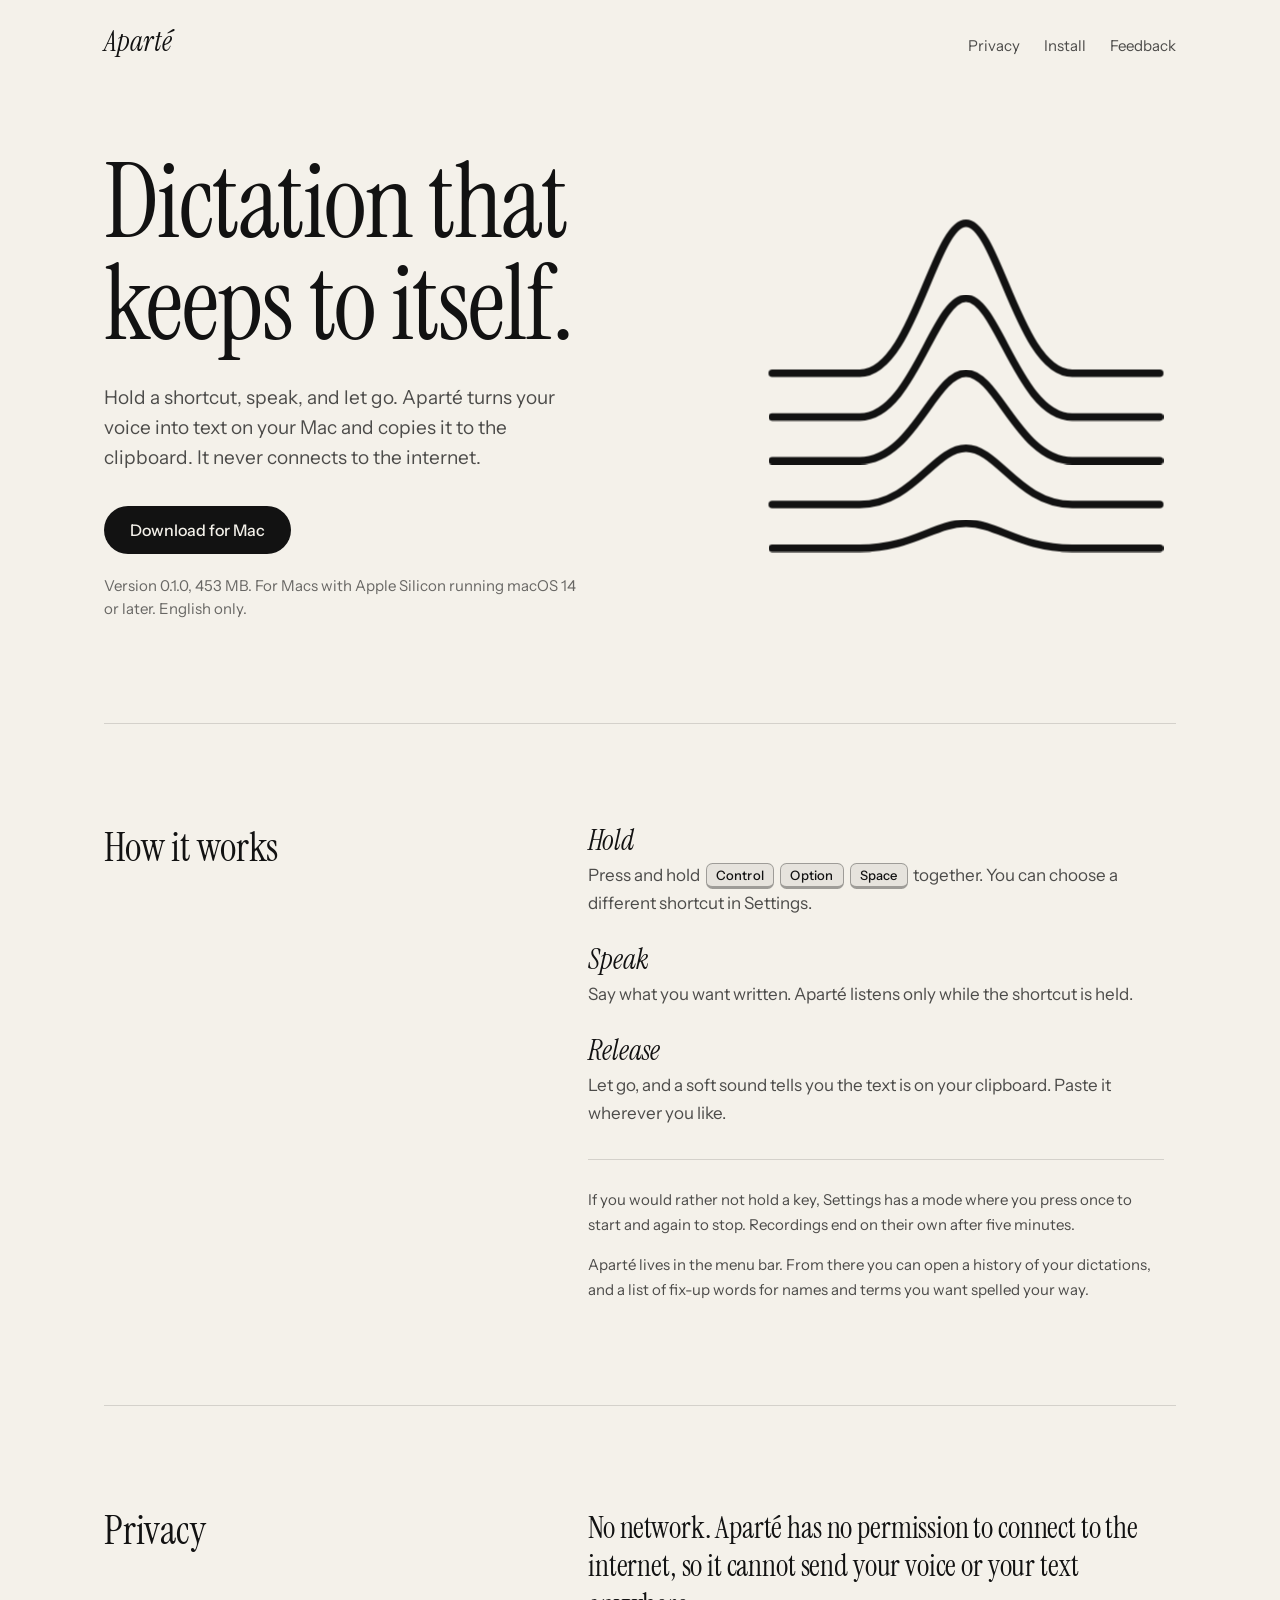
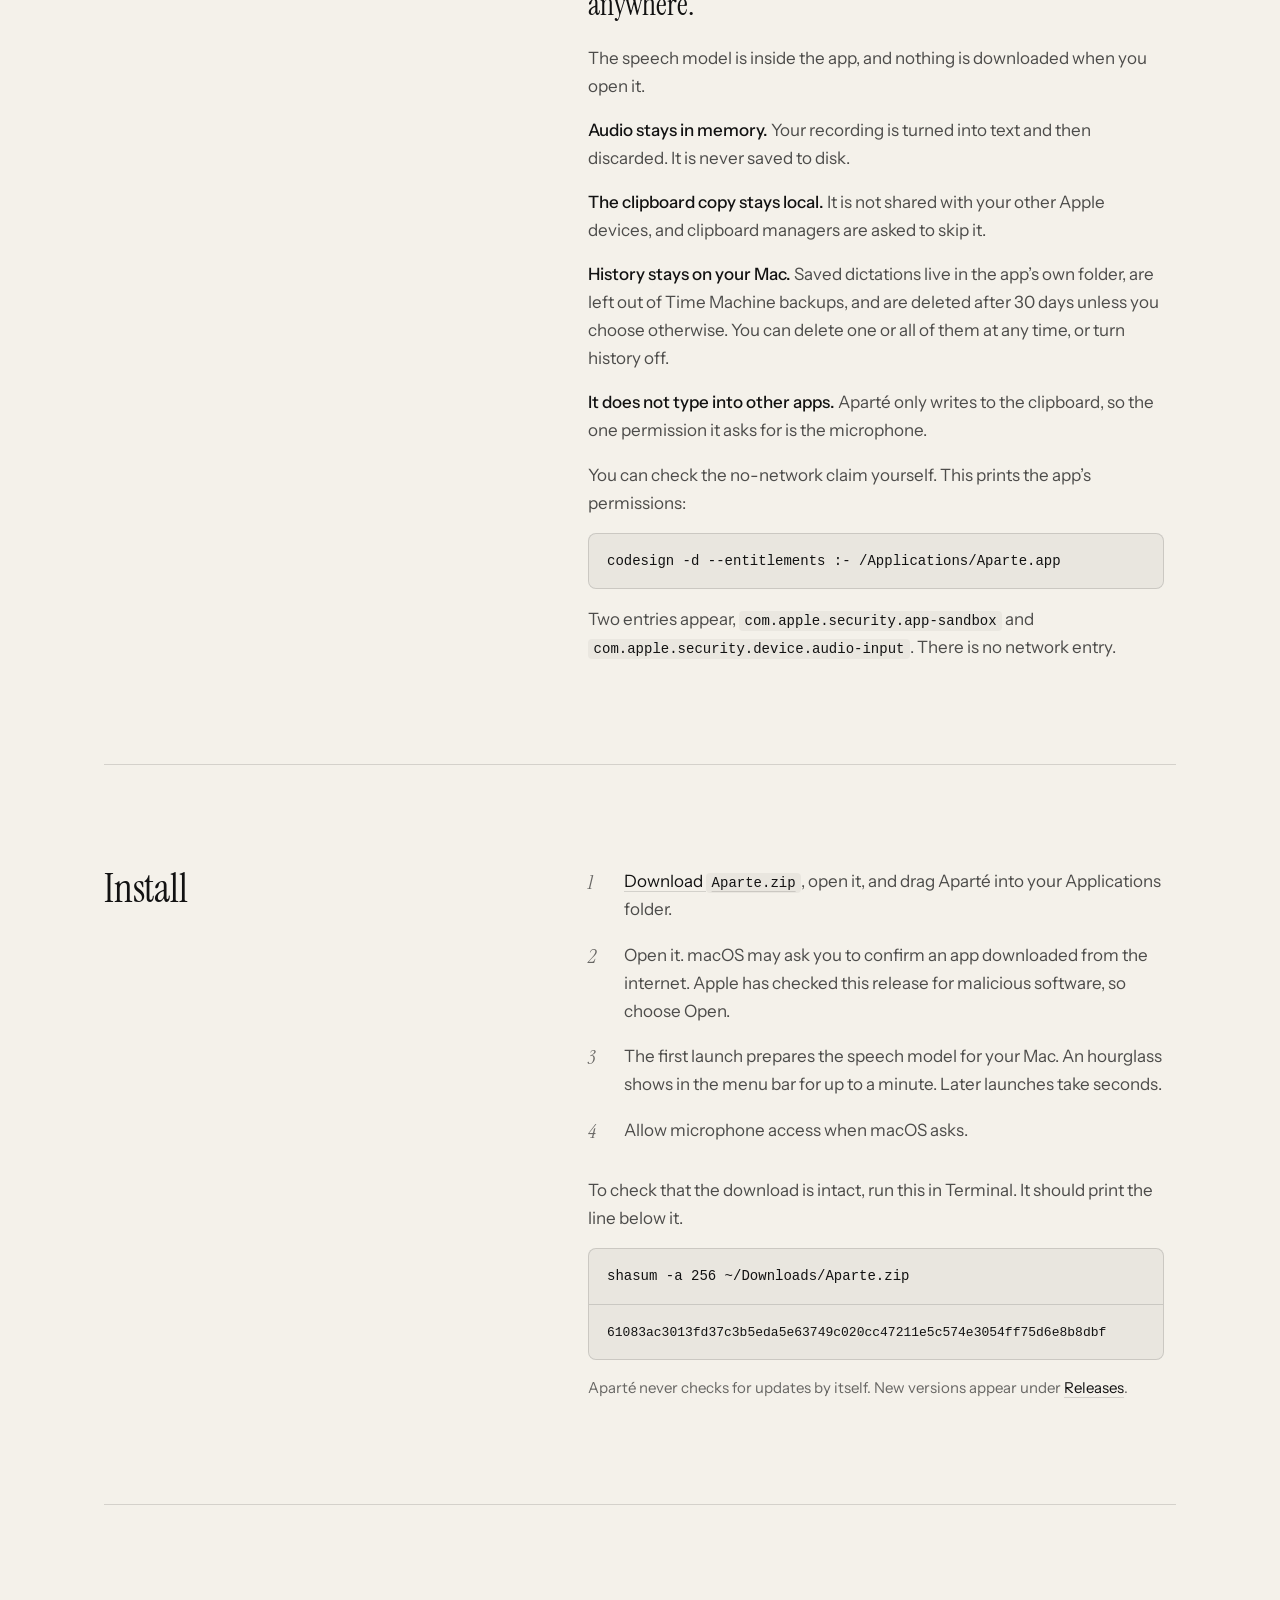
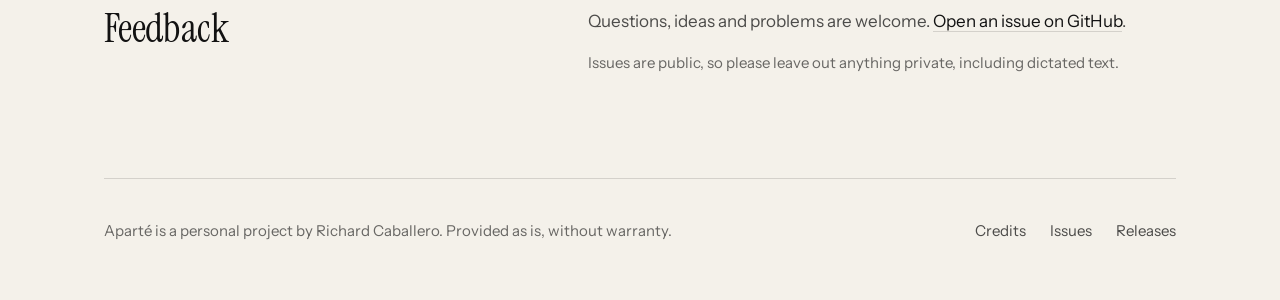
==== commit ec5a08c9: "Site polish from the design review Install step 1 links to the download. Privacy leads with the no-n" ====
--- a/index.html
+++ b/index.html
@@ -65,15 +65,18 @@
               <dd>Let go, and a soft sound tells you the text is on your clipboard. Paste it wherever you like.</dd>
             </div>
           </dl>
-          <p>If you would rather not hold a key, Settings has a mode where you press once to start and again to stop. Recordings end on their own after five minutes.</p>
-          <p>Aparté lives in the menu bar. From there you can open a history of your dictations, and a list of fix-up words for names and terms you want spelled your way.</p>
+          <div class="notes">
+            <p>If you would rather not hold a key, Settings has a mode where you press once to start and again to stop. Recordings end on their own after five minutes.</p>
+            <p>Aparté lives in the menu bar. From there you can open a history of your dictations, and a list of fix-up words for names and terms you want spelled your way.</p>
+          </div>
         </div>
       </section>
 
       <section class="row" id="privacy" aria-labelledby="privacy-title">
         <h2 id="privacy-title">Privacy</h2>
         <div class="body">
-          <p><strong>No network.</strong> Aparté has no permission to connect to the internet, so it cannot send your voice or your text anywhere. The speech model is inside the app, and nothing is downloaded when you open it.</p>
+          <p class="lead">No network. Aparté has no permission to connect to the internet, so it cannot send your voice or your text anywhere.</p>
+          <p>The speech model is inside the app, and nothing is downloaded when you open it.</p>
           <p><strong>Audio stays in memory.</strong> Your recording is turned into text and then discarded. It is never saved to disk.</p>
           <p><strong>The clipboard copy stays local.</strong> It is not shared with your other Apple devices, and clipboard managers are asked to skip it.</p>
           <p><strong>History stays on your Mac.</strong> Saved dictations live in the app’s own folder, are left out of Time Machine backups, and are deleted after 30 days unless you choose otherwise. You can delete one or all of them at any time, or turn history off.</p>
@@ -88,14 +91,16 @@
         <h2 id="install-title">Install</h2>
         <div class="body">
           <ol class="install">
-            <li>Download <code>Aparte.zip</code>, open it, and drag Aparté into your Applications folder.</li>
+            <li><a href="https://github.com/richc117/aparte/releases/latest/download/Aparte.zip">Download <code>Aparte.zip</code></a>, open it, and drag Aparté into your Applications folder.</li>
             <li>Open it. macOS may ask you to confirm an app downloaded from the internet. Apple has checked this release for malicious software, so choose Open.</li>
             <li>The first launch prepares the speech model for your Mac. An hourglass shows in the menu bar for up to a minute. Later launches take seconds.</li>
             <li>Allow microphone access when macOS asks.</li>
           </ol>
           <p>To check that the download is intact, run this in Terminal. It should print the line below it.</p>
-          <pre><code>shasum -a 256 ~/Downloads/Aparte.zip</code></pre>
-          <pre class="hash"><code>61083ac3013fd37c3b5eda5e63749c020cc47211e5c574e3054ff75d6e8b8dbf</code></pre>
+          <div class="shell">
+            <pre><code>shasum -a 256 ~/Downloads/Aparte.zip</code></pre>
+            <pre class="hash"><code>61083ac3013fd37c3b5eda5e63749c020cc47211e5c574e3054ff75d6e8b8dbf</code></pre>
+          </div>
           <p class="small">Aparté never checks for updates by itself. New versions appear under <a href="https://github.com/richc117/aparte/releases">Releases</a>.</p>
         </div>
       </section>
--- a/styles.css
+++ b/styles.css
@@ -167,7 +167,7 @@
 .swell path {
   fill: none;
   stroke: currentColor;
-  stroke-width: 16;
+  stroke-width: 12;
   stroke-linecap: round;
   stroke-linejoin: round;
 }
@@ -234,7 +234,7 @@
   .hero {
     grid-template-columns: minmax(0, 7fr) minmax(0, 5fr);
     column-gap: 4rem;
-    min-height: min(44rem, calc(100svh - 6rem));
+    min-height: min(36rem, calc(100svh - 9rem));
   }
   .swell {
     width: 100%;
@@ -242,11 +242,15 @@
   }
 }
 
-/* On narrow screens the mark leads, a little smaller. */
+/* On narrow screens the mark leads, small enough that the headline and the Download
+   button stay on the first screen of a phone. */
 @media (max-width: 55.99rem) {
+  .hero {
+    gap: 2rem;
+  }
   .swell {
     order: -1;
-    width: min(78%, 22rem);
+    width: min(52%, 13rem);
   }
 }
 
@@ -267,6 +271,13 @@
     grid-template-columns: minmax(0, 5fr) minmax(0, 7fr);
     column-gap: 4rem;
   }
+  /* The title stays in view while its long section scrolls past, so the left column is
+     never an empty void. */
+  .row > h2 {
+    position: sticky;
+    top: 2rem;
+    align-self: start;
+  }
 }
 
 h2 {
@@ -284,6 +295,25 @@
   font-weight: 500;
 }
 .body > :last-child {
+  margin-bottom: 0;
+}
+
+/* Privacy: the main promise is the largest thing in its section. */
+.body .lead {
+  margin-bottom: 1.25rem;
+  color: var(--ink);
+  font: 400 clamp(1.5rem, 2.6vw, 1.875rem) / 1.28 var(--serif);
+  letter-spacing: -0.005em;
+}
+
+/* Side notes after the steps: set apart by a rule and a smaller size, so they do not
+   read as a fourth step. */
+.notes {
+  padding-top: 1.75rem;
+  border-top: 1px solid var(--rule);
+  font-size: 0.9375rem;
+}
+.notes > :last-child {
   margin-bottom: 0;
 }
 
@@ -375,6 +405,23 @@
 pre code {
   padding: 0;
   background: none;
+}
+/* A command and what it prints: one box, a hairline between. */
+.shell {
+  margin: 0 0 1rem;
+  border: 1px solid var(--rule);
+  border-radius: 8px;
+  background: var(--wash);
+}
+.shell pre {
+  margin: 0;
+  border: 0;
+  border-radius: 0;
+  background: none;
+}
+.shell pre + pre {
+  border-top: 1px solid var(--rule);
+  color: var(--soft);
 }
 /* The checksum is 64 characters: let it wrap rather than run under the border. */
 .hash code {
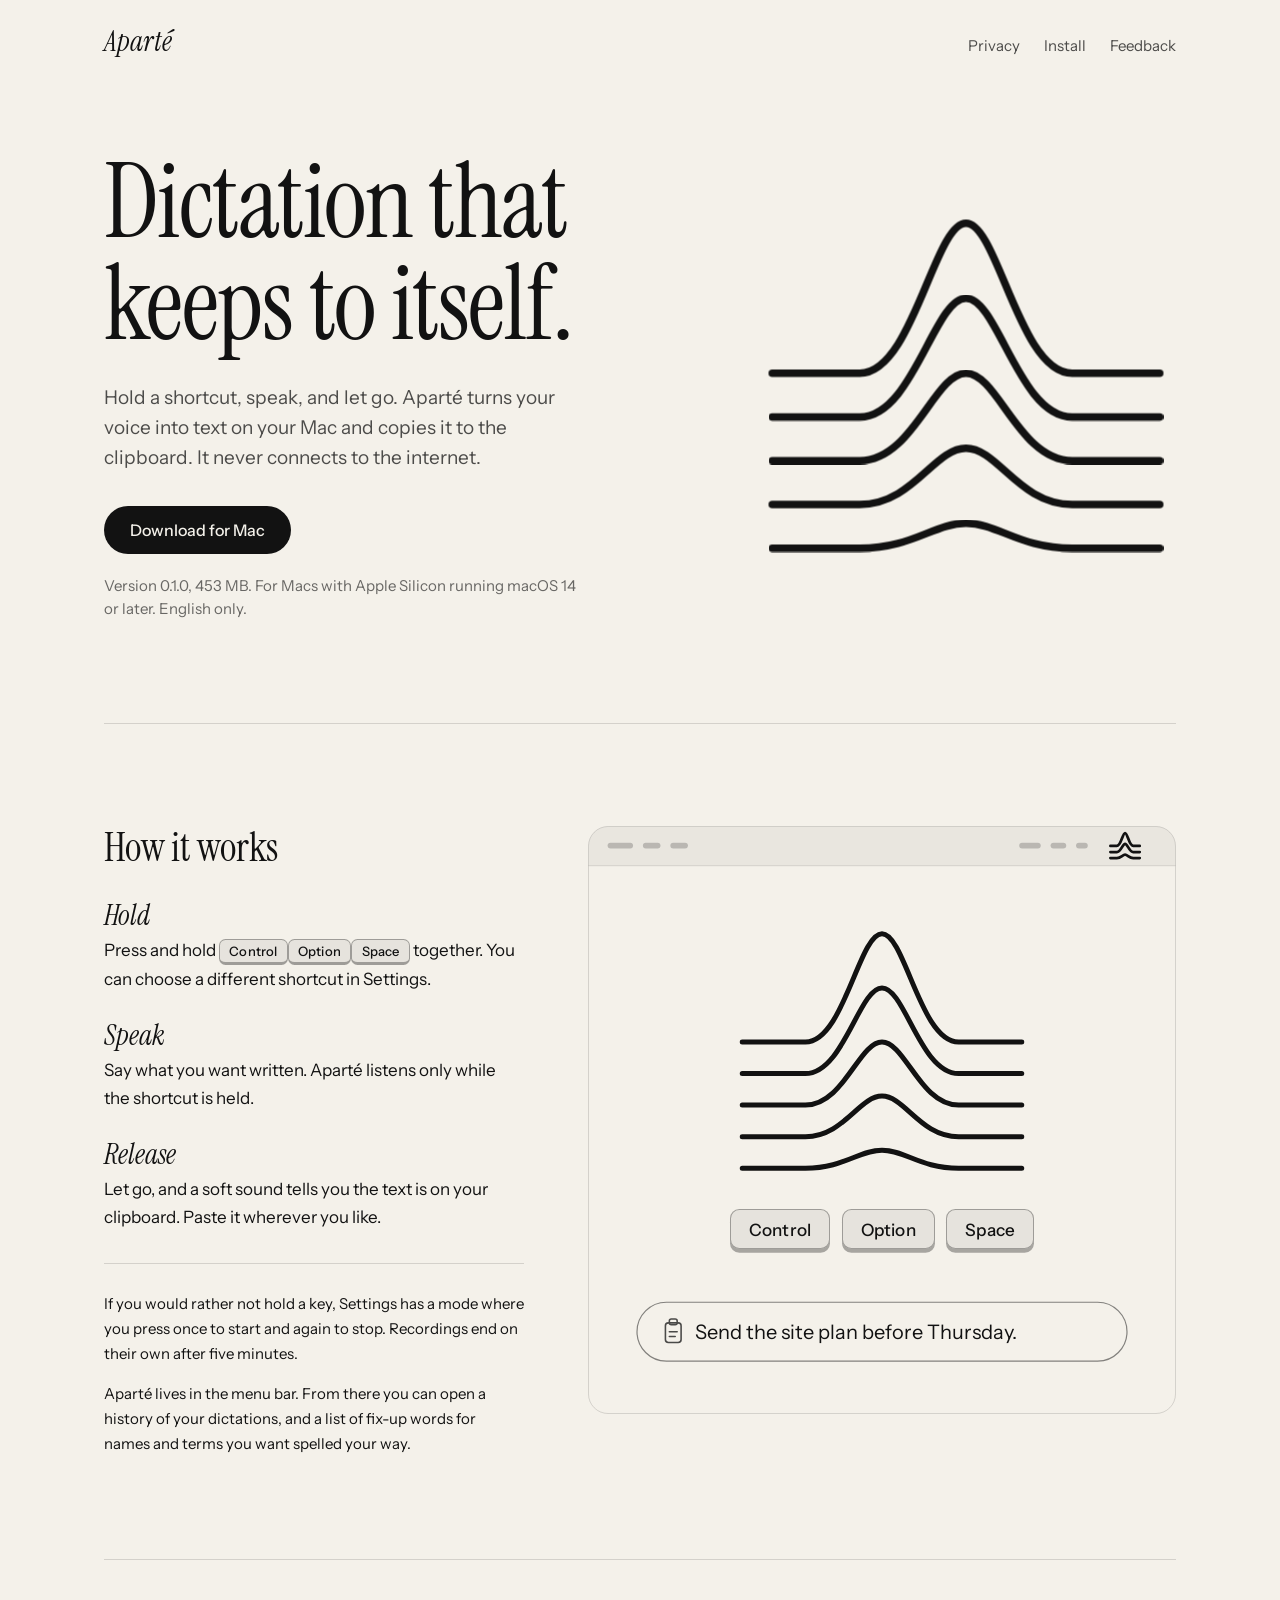
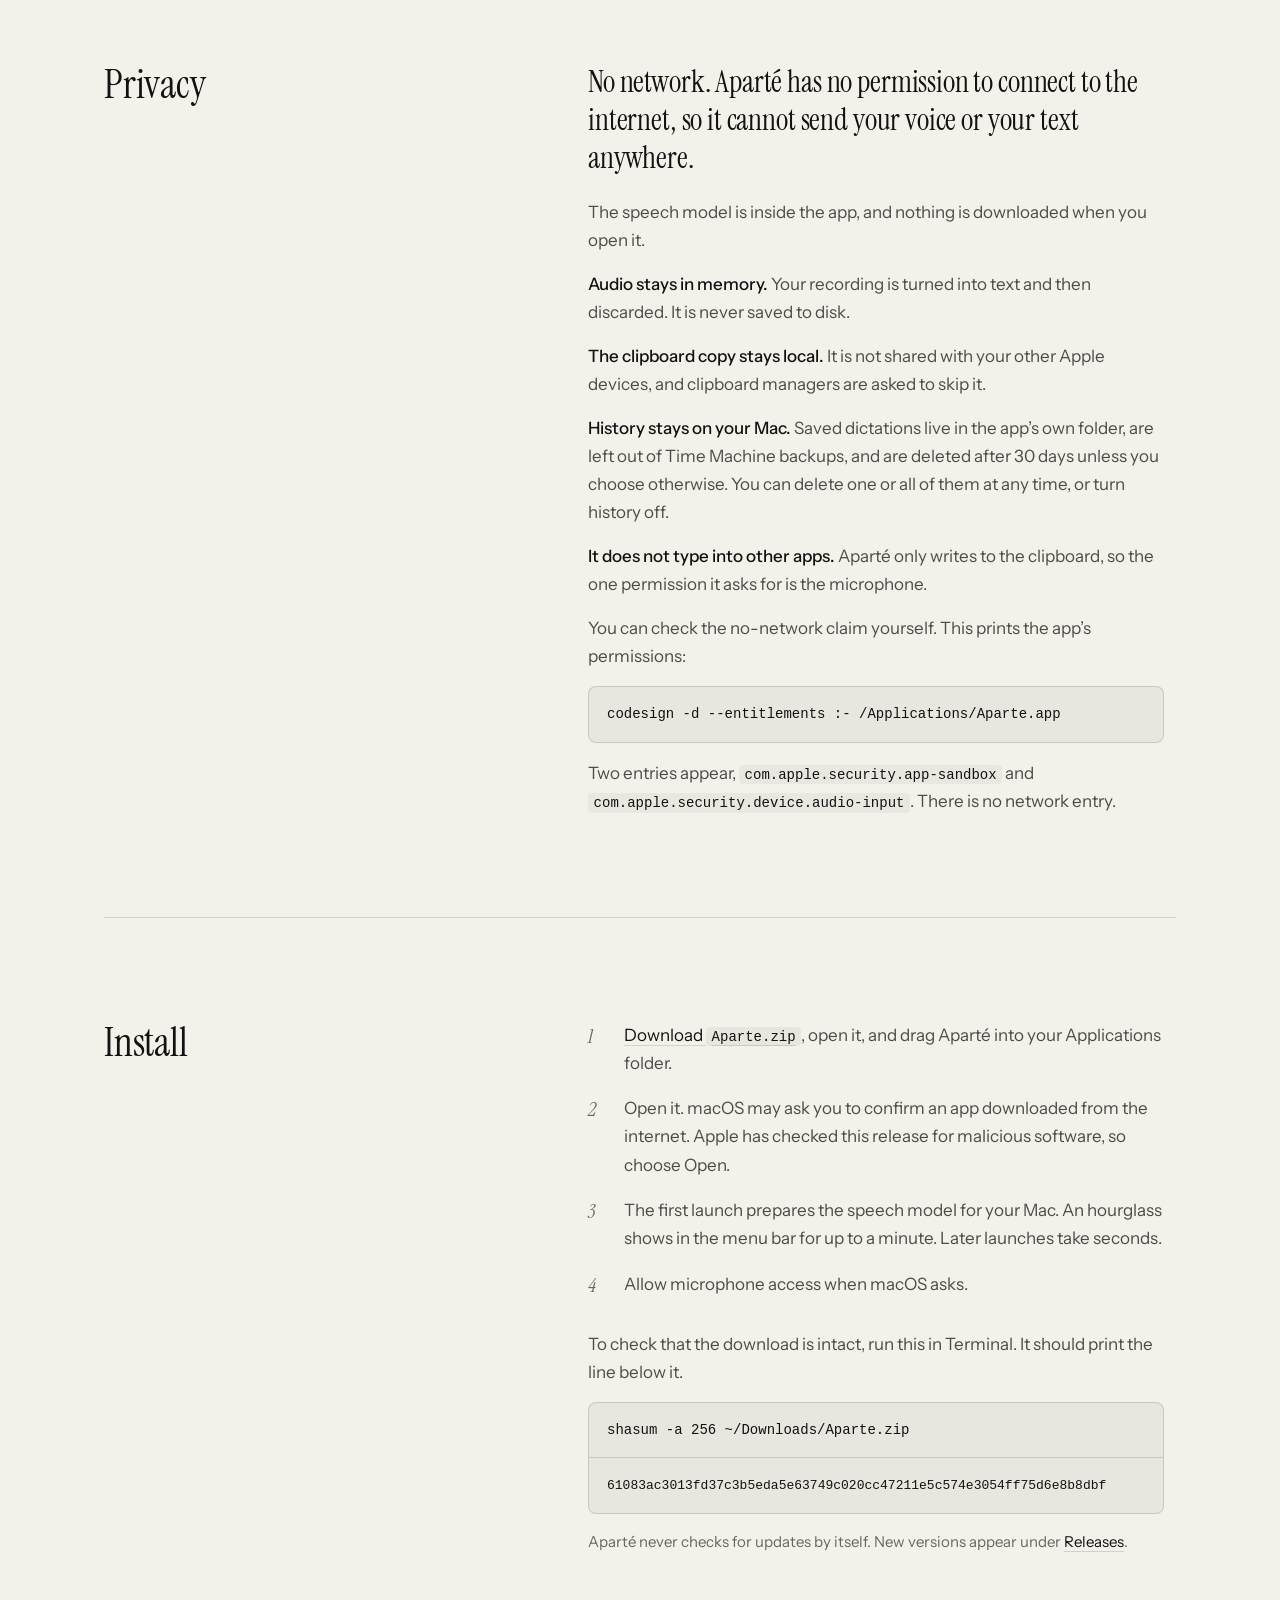
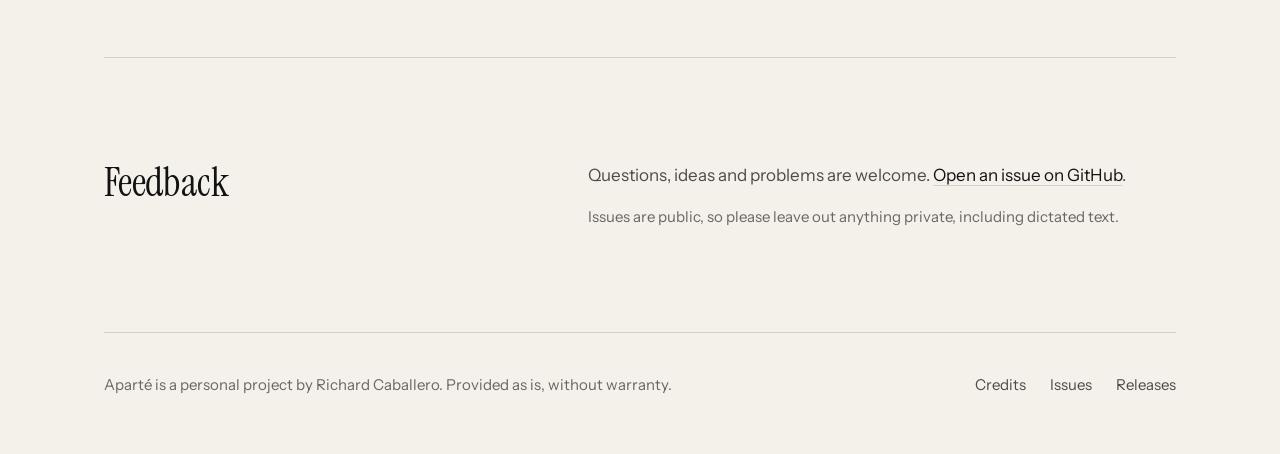
==== commit b601d751: "Add the How it works animation A 14-second loop beside the three steps: keys press, the menu bar ico" ====
--- a/index.html
+++ b/index.html
@@ -17,6 +17,7 @@
   <link rel="apple-touch-icon" href="apple-touch-icon.png">
   <link rel="preload" href="fonts/instrument-serif-latin-400-normal.woff2" as="font" type="font/woff2" crossorigin>
   <link rel="stylesheet" href="styles.css">
+  <link rel="stylesheet" href="animation.css">
 </head>
 <body>
   <div class="page">
@@ -48,19 +49,66 @@
         </svg>
       </section>
 
-      <section class="row" id="how" aria-labelledby="how-title">
+      <section class="row demo-row" id="how" aria-labelledby="how-title">
         <h2 id="how-title">How it works</h2>
-        <div class="body">
+
+        <div class="stage" role="img" aria-label="An animation of the three steps: holding the keys, speaking while the lines move, and releasing, after which the text appears on the clipboard.">
+          <svg class="scene" viewBox="0 0 600 600" aria-hidden="true">
+            <defs>
+              <clipPath id="screen"><rect x="0.5" y="0.5" width="599" height="599" rx="20"/></clipPath>
+            </defs>
+
+            <g clip-path="url(#screen)">
+              <rect class="bar" x="0" y="0" width="600" height="40"/>
+              <line class="bar-rule" x1="0" y1="40.5" x2="600" y2="40.5"/>
+              <rect class="dim" x="20" y="17" width="26" height="6" rx="3"/>
+              <rect class="dim" x="56" y="17" width="18" height="6" rx="3"/>
+              <rect class="dim" x="84" y="17" width="18" height="6" rx="3"/>
+              <rect class="dim" x="440" y="17" width="22" height="6" rx="3"/>
+              <rect class="dim" x="472" y="17" width="16" height="6" rx="3"/>
+              <rect class="dim" x="498" y="17" width="12" height="6" rx="3"/>
+
+              <g class="g-ready"><path class="glyph-line" transform="translate(525.5 -1.6) scale(.044)" d="M172 500 H322 C417 500 455 200 512 200 C569 200 607 500 702 500 H852 M172 640 H322 C417 640 455 450 512 450 C569 450 607 640 702 640 H852 M172 780 H322 C417 780 455 700 512 700 C569 700 607 780 702 780 H852"/></g>
+              <g class="g-listen">
+                <rect x="532" y="4" width="32" height="32" rx="8" fill="var(--ink)"/>
+                <path class="glyph-line glyph-inv" transform="translate(529.6 2.4) scale(.036)" d="M172 500 H322 C417 500 455 200 512 200 C569 200 607 500 702 500 H852 M172 640 H322 C417 640 455 450 512 450 C569 450 607 640 702 640 H852 M172 780 H322 C417 780 455 700 512 700 C569 700 607 780 702 780 H852"/>
+              </g>
+              <g class="g-trans"><path class="glyph-line glyph-text" d="M535 12.5 H561 M535 20 H554 M535 27.5 H544"/></g>
+
+              <circle class="ring ring1" cx="548" cy="20" r="14"/>
+              <circle class="ring ring2" cx="548" cy="20" r="14"/>
+            </g>
+            <rect class="frame" x="0.5" y="0.5" width="599" height="599" rx="20"/>
+
+      <g transform="translate(157.4 220.4) scale(.46)"><path class="voice v1" d="M0 0 H140 C225 0 259 -240 310 -240 C361 -240 395 0 480 0 H620"/></g>
+      <g transform="translate(157.4 252.6) scale(.46)"><path class="voice v2" d="M0 0 H140 C225 0 259 -190 310 -190 C361 -190 395 0 480 0 H620"/></g>
+      <g transform="translate(157.4 284.8) scale(.46)"><path class="voice v3" d="M0 0 H140 C225 0 259 -140 310 -140 C361 -140 395 0 480 0 H620"/></g>
+      <g transform="translate(157.4 317.0) scale(.46)"><path class="voice v4" d="M0 0 H140 C225 0 259 -90 310 -90 C361 -90 395 0 480 0 H620"/></g>
+      <g transform="translate(157.4 349.2) scale(.46)"><path class="voice v5" d="M0 0 H140 C225 0 259 -40 310 -40 C361 -40 395 0 480 0 H620"/></g>
+
+            <rect class="pill" x="50" y="486" width="500" height="60" rx="30"/>
+            <g class="pill-icon" transform="translate(77 503)">
+              <rect x="2" y="4" width="16" height="20" rx="3"/>
+              <rect x="6" y="0" width="8" height="6" rx="2"/>
+              <path d="M6 13 H14 M6 18 H12"/>
+            </g>
+          </svg>
+
+          <div class="keys" aria-hidden="true"><kbd class="k1">Control</kbd><kbd class="k2">Option</kbd><kbd class="k3">Space</kbd></div>
+          <p class="clip" aria-hidden="true"><span class="clip-text">Send the site plan before Thursday.</span></p>
+        </div>
+
+        <div class="copy">
           <dl class="steps">
-            <div>
+            <div class="s-hold">
               <dt>Hold</dt>
-              <dd>Press and hold <span class="keys"><kbd>Control</kbd><kbd>Option</kbd><kbd>Space</kbd></span> together. You can choose a different shortcut in Settings.</dd>
+              <dd>Press and hold <span class="keys-inline"><kbd>Control</kbd><kbd>Option</kbd><kbd>Space</kbd></span> together. You can choose a different shortcut in Settings.</dd>
             </div>
-            <div>
+            <div class="s-speak">
               <dt>Speak</dt>
               <dd>Say what you want written. Aparté listens only while the shortcut is held.</dd>
             </div>
-            <div>
+            <div class="s-release">
               <dt>Release</dt>
               <dd>Let go, and a soft sound tells you the text is on your clipboard. Paste it wherever you like.</dd>
             </div>
--- a/styles.css
+++ b/styles.css
@@ -1,4 +1,5 @@
-/* Aparté site. One stylesheet, no JavaScript, no third-party requests.
+/* Aparté site. No JavaScript, no third-party requests (the How it works animation is in
+   animation.css).
    Brand: Swell mark, #121212 ground, #F4F1EA ink, Instrument Serif and Instrument Sans. */
 
 @font-face {
--- a/animation.css
+++ b/animation.css
@@ -0,0 +1,577 @@
+/* "How it works": the animated scene beside the three steps.
+   One 14 s timeline drives everything, so the steps on the left light up in step with
+   the scene on the right. Without motion (reduced-motion), the page shows the finished
+   state: keys up, the mark at rest, the text on the clipboard, every step lit. */
+
+:root {
+  --key-down: rgb(244 241 234 / 0.2);
+  --key-edge-down: rgb(244 241 234 / 0.62);
+}
+@media (prefers-color-scheme: light) {
+  :root {
+    --key-down: rgb(18 18 18 / 0.13);
+    --key-edge-down: rgb(18 18 18 / 0.6);
+  }
+}
+
+/* ---------- Layout: copy on the left, the scene on the right ---------- */
+
+.demo-row > h2 {
+  position: static;
+}
+.demo-row .stage {
+  margin-top: 0.5rem;
+}
+@media (min-width: 56rem) {
+  .demo-row {
+    grid-template-areas:
+      "title stage"
+      "copy  stage";
+    grid-template-rows: auto 1fr;
+    align-items: start;
+    row-gap: 2rem;
+  }
+  .demo-row > h2 { grid-area: title; }
+  .demo-row > .copy { grid-area: copy; }
+  .demo-row > .stage {
+    grid-area: stage;
+    position: sticky;
+    top: 2rem;
+    margin-top: 0;
+  }
+}
+
+/* ---------- The scene ---------- */
+
+.stage {
+  container-type: inline-size;
+  position: relative;
+  width: 100%;
+  max-width: 38rem;
+  aspect-ratio: 1;
+}
+.scene {
+  position: absolute;
+  inset: 0;
+  width: 100%;
+  height: 100%;
+  display: block;
+  overflow: visible;
+}
+
+.frame {
+  fill: none;
+  stroke: var(--rule);
+  stroke-width: 1;
+}
+.bar { fill: var(--wash); }
+.bar-rule { stroke: var(--rule); stroke-width: 1; }
+.dim { fill: var(--ink); opacity: 0.22; }
+
+/* The app's three menu bar states: Ready, Listening (on a tile), Transcribing. */
+.glyph-line {
+  fill: none;
+  stroke: var(--ink);
+  stroke-width: 64;
+  stroke-linecap: round;
+  stroke-linejoin: round;
+}
+.glyph-inv { stroke: var(--ground); }
+.glyph-text { stroke-width: 2.8; }
+.g-listen, .g-trans { opacity: 0; }
+
+/* The soft sound, drawn as rings. */
+.ring {
+  fill: none;
+  stroke: var(--ink);
+  stroke-width: 1.4;
+  vector-effect: non-scaling-stroke;
+  opacity: 0;
+  transform-box: fill-box;
+  transform-origin: center;
+}
+
+/* The Swell, five lines. Each is drawn from its own baseline up, so scaling it in Y
+   moves only the peak and the flat ends stay put. */
+.voice {
+  fill: none;
+  stroke: var(--ink);
+  stroke-width: 0.85cqw;
+  vector-effect: non-scaling-stroke;
+  stroke-linecap: round;
+  stroke-linejoin: round;
+  transform-origin: 0 0;
+}
+
+/* Keys: the same keycaps as the page, sized with the scene. */
+.keys {
+  position: absolute;
+  left: 0;
+  right: 0;
+  top: 65.2%;
+  display: flex;
+  justify-content: center;
+  gap: 2cqw;
+}
+.stage kbd {
+  padding: 0.62em 1.05em 0.58em;
+  border: 1px solid var(--key-edge);
+  border-radius: 0.55em;
+  box-shadow: 0 0.22em 0 var(--key-edge);
+  background: var(--key-face);
+  font: 500 2.9cqw / 1 var(--sans);
+}
+
+/* Clipboard. */
+.pill {
+  fill: none;
+  stroke: var(--ink);
+  stroke-width: 1.2;
+  stroke-opacity: 0.5;
+}
+.pill-icon {
+  fill: none;
+  stroke: var(--ink);
+  stroke-width: 1.6;
+  stroke-linecap: round;
+  stroke-linejoin: round;
+  opacity: 0.75;
+}
+.clip {
+  position: absolute;
+  left: 18.2%;
+  right: 8%;
+  top: 81%;
+  height: 10%;
+  margin: 0;
+  display: flex;
+  align-items: center;
+  color: var(--ink);
+  font: 400 3.4cqw / 1 var(--sans);
+}
+.clip-text {
+  display: block;
+  white-space: nowrap;
+}
+
+/* ---------- Motion ---------- */
+
+@media (prefers-reduced-motion: no-preference) {
+  .k1 { animation: key1 14s linear infinite; }
+  .k2 { animation: key2 14s linear infinite; }
+  .k3 { animation: key3 14s linear infinite; }
+
+  .g-ready  { animation: glyph-ready 14s linear infinite; }
+  .g-listen { animation: glyph-listen 14s linear infinite; }
+  .g-trans  { animation: glyph-trans 14s linear infinite; }
+  .ring1 { animation: ring1 14s linear infinite; }
+  .ring2 { animation: ring2 14s linear infinite; }
+
+  .v1 { animation: voice1 14s linear infinite; }
+  .v2 { animation: voice2 14s linear infinite; }
+  .v3 { animation: voice3 14s linear infinite; }
+  .v4 { animation: voice4 14s linear infinite; }
+  .v5 { animation: voice5 14s linear infinite; }
+
+  .clip-text { animation: text-in 14s linear infinite; }
+  .pill { animation: pill 14s linear infinite; }
+  .pill-icon { animation: pill-icon 14s linear infinite; }
+
+  .s-hold { animation: step-hold 14s linear infinite; }
+  .s-speak { animation: step-speak 14s linear infinite; }
+  .s-release { animation: step-release 14s linear infinite; }
+}
+
+@keyframes key1 {
+  0.0% { transform: translateY(0); box-shadow: 0 .22em 0 var(--key-edge); background-color: var(--key-face); border-color: var(--key-edge); }
+  7.143% { transform: translateY(0); box-shadow: 0 .22em 0 var(--key-edge); background-color: var(--key-face); border-color: var(--key-edge); animation-timing-function: cubic-bezier(.16,1,.3,1); }
+  8.286% { transform: translateY(.2em); box-shadow: 0 .02em 0 var(--key-edge-down); background-color: var(--key-down); border-color: var(--key-edge-down); }
+  58.571% { transform: translateY(.2em); box-shadow: 0 .02em 0 var(--key-edge-down); background-color: var(--key-down); border-color: var(--key-edge-down); animation-timing-function: cubic-bezier(.16,1,.3,1); }
+  60.357% { transform: translateY(0); box-shadow: 0 .22em 0 var(--key-edge); background-color: var(--key-face); border-color: var(--key-edge); }
+  100.0% { transform: translateY(0); box-shadow: 0 .22em 0 var(--key-edge); background-color: var(--key-face); border-color: var(--key-edge); }
+}
+@keyframes key2 {
+  0.0% { transform: translateY(0); box-shadow: 0 .22em 0 var(--key-edge); background-color: var(--key-face); border-color: var(--key-edge); }
+  8.929% { transform: translateY(0); box-shadow: 0 .22em 0 var(--key-edge); background-color: var(--key-face); border-color: var(--key-edge); animation-timing-function: cubic-bezier(.16,1,.3,1); }
+  10.071% { transform: translateY(.2em); box-shadow: 0 .02em 0 var(--key-edge-down); background-color: var(--key-down); border-color: var(--key-edge-down); }
+  58.571% { transform: translateY(.2em); box-shadow: 0 .02em 0 var(--key-edge-down); background-color: var(--key-down); border-color: var(--key-edge-down); animation-timing-function: cubic-bezier(.16,1,.3,1); }
+  60.357% { transform: translateY(0); box-shadow: 0 .22em 0 var(--key-edge); background-color: var(--key-face); border-color: var(--key-edge); }
+  100.0% { transform: translateY(0); box-shadow: 0 .22em 0 var(--key-edge); background-color: var(--key-face); border-color: var(--key-edge); }
+}
+@keyframes key3 {
+  0.0% { transform: translateY(0); box-shadow: 0 .22em 0 var(--key-edge); background-color: var(--key-face); border-color: var(--key-edge); }
+  10.714% { transform: translateY(0); box-shadow: 0 .22em 0 var(--key-edge); background-color: var(--key-face); border-color: var(--key-edge); animation-timing-function: cubic-bezier(.16,1,.3,1); }
+  11.857% { transform: translateY(.2em); box-shadow: 0 .02em 0 var(--key-edge-down); background-color: var(--key-down); border-color: var(--key-edge-down); }
+  58.571% { transform: translateY(.2em); box-shadow: 0 .02em 0 var(--key-edge-down); background-color: var(--key-down); border-color: var(--key-edge-down); animation-timing-function: cubic-bezier(.16,1,.3,1); }
+  60.357% { transform: translateY(0); box-shadow: 0 .22em 0 var(--key-edge); background-color: var(--key-face); border-color: var(--key-edge); }
+  100.0% { transform: translateY(0); box-shadow: 0 .22em 0 var(--key-edge); background-color: var(--key-face); border-color: var(--key-edge); }
+}
+@keyframes glyph-ready {
+  0.0% { opacity:1; }
+  12.143% { opacity:1; animation-timing-function: cubic-bezier(.4,0,.2,1); }
+  13.429% { opacity:0; }
+  63.929% { opacity:0; animation-timing-function: cubic-bezier(.4,0,.2,1); }
+  65.143% { opacity:1; }
+  100.0% { opacity:1; }
+}
+@keyframes glyph-listen {
+  0.0% { opacity:0; }
+  12.143% { opacity:0; animation-timing-function: cubic-bezier(.4,0,.2,1); }
+  13.429% { opacity:1; }
+  58.571% { opacity:1; animation-timing-function: cubic-bezier(.4,0,.2,1); }
+  59.714% { opacity:0; }
+  100.0% { opacity:0; }
+}
+@keyframes glyph-trans {
+  0.0% { opacity:0; }
+  58.571% { opacity:0; animation-timing-function: cubic-bezier(.4,0,.2,1); }
+  59.714% { opacity:1; }
+  63.929% { opacity:1; animation-timing-function: cubic-bezier(.4,0,.2,1); }
+  65.143% { opacity:0; }
+  100.0% { opacity:0; }
+}
+@keyframes ring1 {
+  0.0% { opacity:0; transform: scale(1); }
+  64.286% { opacity:0; transform: scale(1); animation-timing-function: cubic-bezier(.16,1,.3,1); }
+  64.643% { opacity:0.65; transform: scale(1.1); animation-timing-function: cubic-bezier(.2,.6,.3,1); }
+  72.5% { opacity:0; transform: scale(5.2); }
+  100.0% { opacity:0; transform: scale(1); }
+}
+@keyframes ring2 {
+  0.0% { opacity:0; transform: scale(1); }
+  65.286% { opacity:0; transform: scale(1); animation-timing-function: cubic-bezier(.16,1,.3,1); }
+  65.643% { opacity:0.4; transform: scale(1.1); animation-timing-function: cubic-bezier(.2,.6,.3,1); }
+  74.571% { opacity:0; transform: scale(8.6); }
+  100.0% { opacity:0; transform: scale(1); }
+}
+@keyframes voice1 {
+  0.0% { transform: scaleY(.02); opacity:.5; }
+  12.143% { transform: scaleY(.02); opacity:.5; animation-timing-function: cubic-bezier(.45,0,.55,1); }
+  16.786% { transform: scaleY(.13); opacity:.8; animation-timing-function: cubic-bezier(.45,0,.55,1); }
+  20.357% { transform: scaleY(.09); opacity:.85; animation-timing-function: cubic-bezier(.45,0,.55,1); }
+  21.214% { transform: scaleY(0.251); opacity:1; animation-timing-function: cubic-bezier(.45,0,.55,1); }
+  22.071% { transform: scaleY(0.601); opacity:1; animation-timing-function: cubic-bezier(.45,0,.55,1); }
+  22.929% { transform: scaleY(0.828); opacity:1; animation-timing-function: cubic-bezier(.45,0,.55,1); }
+  23.786% { transform: scaleY(0.815); opacity:1; animation-timing-function: cubic-bezier(.45,0,.55,1); }
+  24.643% { transform: scaleY(0.617); opacity:1; animation-timing-function: cubic-bezier(.45,0,.55,1); }
+  25.5% { transform: scaleY(0.502); opacity:1; animation-timing-function: cubic-bezier(.45,0,.55,1); }
+  26.357% { transform: scaleY(0.627); opacity:1; animation-timing-function: cubic-bezier(.45,0,.55,1); }
+  27.214% { transform: scaleY(0.665); opacity:1; animation-timing-function: cubic-bezier(.45,0,.55,1); }
+  28.071% { transform: scaleY(0.664); opacity:1; animation-timing-function: cubic-bezier(.45,0,.55,1); }
+  28.929% { transform: scaleY(0.759); opacity:1; animation-timing-function: cubic-bezier(.45,0,.55,1); }
+  29.786% { transform: scaleY(0.703); opacity:1; animation-timing-function: cubic-bezier(.45,0,.55,1); }
+  30.643% { transform: scaleY(0.493); opacity:1; animation-timing-function: cubic-bezier(.45,0,.55,1); }
+  31.5% { transform: scaleY(0.477); opacity:1; animation-timing-function: cubic-bezier(.45,0,.55,1); }
+  32.357% { transform: scaleY(0.584); opacity:1; animation-timing-function: cubic-bezier(.45,0,.55,1); }
+  33.214% { transform: scaleY(0.741); opacity:1; animation-timing-function: cubic-bezier(.45,0,.55,1); }
+  34.071% { transform: scaleY(0.779); opacity:1; animation-timing-function: cubic-bezier(.45,0,.55,1); }
+  34.929% { transform: scaleY(0.561); opacity:1; animation-timing-function: cubic-bezier(.45,0,.55,1); }
+  35.786% { transform: scaleY(0.547); opacity:1; animation-timing-function: cubic-bezier(.45,0,.55,1); }
+  36.643% { transform: scaleY(0.743); opacity:1; animation-timing-function: cubic-bezier(.45,0,.55,1); }
+  37.5% { transform: scaleY(0.813); opacity:1; animation-timing-function: cubic-bezier(.45,0,.55,1); }
+  38.357% { transform: scaleY(0.647); opacity:1; animation-timing-function: cubic-bezier(.45,0,.55,1); }
+  39.214% { transform: scaleY(0.293); opacity:1; animation-timing-function: cubic-bezier(.45,0,.55,1); }
+  40.071% { transform: scaleY(0.103); opacity:1; animation-timing-function: cubic-bezier(.45,0,.55,1); }
+  40.929% { transform: scaleY(0.095); opacity:1; animation-timing-function: cubic-bezier(.45,0,.55,1); }
+  41.786% { transform: scaleY(0.198); opacity:1; animation-timing-function: cubic-bezier(.45,0,.55,1); }
+  42.643% { transform: scaleY(0.412); opacity:1; animation-timing-function: cubic-bezier(.45,0,.55,1); }
+  43.5% { transform: scaleY(0.570); opacity:1; animation-timing-function: cubic-bezier(.45,0,.55,1); }
+  44.357% { transform: scaleY(0.594); opacity:1; animation-timing-function: cubic-bezier(.45,0,.55,1); }
+  45.214% { transform: scaleY(0.433); opacity:1; animation-timing-function: cubic-bezier(.45,0,.55,1); }
+  46.071% { transform: scaleY(0.341); opacity:1; animation-timing-function: cubic-bezier(.45,0,.55,1); }
+  46.929% { transform: scaleY(0.466); opacity:1; animation-timing-function: cubic-bezier(.45,0,.55,1); }
+  47.786% { transform: scaleY(0.576); opacity:1; animation-timing-function: cubic-bezier(.45,0,.55,1); }
+  48.643% { transform: scaleY(0.627); opacity:1; animation-timing-function: cubic-bezier(.45,0,.55,1); }
+  49.5% { transform: scaleY(0.700); opacity:1; animation-timing-function: cubic-bezier(.45,0,.55,1); }
+  50.357% { transform: scaleY(0.681); opacity:1; animation-timing-function: cubic-bezier(.45,0,.55,1); }
+  51.214% { transform: scaleY(0.593); opacity:1; animation-timing-function: cubic-bezier(.45,0,.55,1); }
+  52.071% { transform: scaleY(0.687); opacity:1; animation-timing-function: cubic-bezier(.45,0,.55,1); }
+  52.929% { transform: scaleY(0.753); opacity:1; animation-timing-function: cubic-bezier(.45,0,.55,1); }
+  53.786% { transform: scaleY(0.712); opacity:1; animation-timing-function: cubic-bezier(.45,0,.55,1); }
+  54.643% { transform: scaleY(0.689); opacity:1; animation-timing-function: cubic-bezier(.45,0,.55,1); }
+  55.5% { transform: scaleY(0.593); opacity:1; animation-timing-function: cubic-bezier(.45,0,.55,1); }
+  56.357% { transform: scaleY(0.612); opacity:1; animation-timing-function: cubic-bezier(.45,0,.55,1); }
+  57.214% { transform: scaleY(0.805); opacity:1; animation-timing-function: cubic-bezier(.45,0,.55,1); }
+  58.571% { transform: scaleY(.10); opacity:1; animation-timing-function: cubic-bezier(.16,1,.3,1); }
+  60.714% { transform: scaleY(.02); opacity:.7; animation-timing-function: cubic-bezier(.4,0,.2,1); }
+  64.286% { transform: scaleY(.02); opacity:.8; animation-timing-function: cubic-bezier(.3,1.5,.5,1); }
+  69.643% { transform: scaleY(1); opacity:1; animation-timing-function: cubic-bezier(.4,0,.2,1); }
+  92.857% { transform: scaleY(1); opacity:1; animation-timing-function: cubic-bezier(.45,0,.55,1); }
+  99.643% { transform: scaleY(.02); opacity:.5; }
+  100.0% { transform: scaleY(.02); opacity:.5; }
+}
+@keyframes voice2 {
+  0.0% { transform: scaleY(.02); opacity:.5; }
+  12.143% { transform: scaleY(.02); opacity:.5; animation-timing-function: cubic-bezier(.45,0,.55,1); }
+  16.786% { transform: scaleY(.13); opacity:.8; animation-timing-function: cubic-bezier(.45,0,.55,1); }
+  20.357% { transform: scaleY(.09); opacity:.85; animation-timing-function: cubic-bezier(.45,0,.55,1); }
+  21.214% { transform: scaleY(0.265); opacity:1; animation-timing-function: cubic-bezier(.45,0,.55,1); }
+  22.071% { transform: scaleY(0.265); opacity:1; animation-timing-function: cubic-bezier(.45,0,.55,1); }
+  22.929% { transform: scaleY(0.585); opacity:1; animation-timing-function: cubic-bezier(.45,0,.55,1); }
+  23.786% { transform: scaleY(0.751); opacity:1; animation-timing-function: cubic-bezier(.45,0,.55,1); }
+  24.643% { transform: scaleY(0.820); opacity:1; animation-timing-function: cubic-bezier(.45,0,.55,1); }
+  25.5% { transform: scaleY(0.697); opacity:1; animation-timing-function: cubic-bezier(.45,0,.55,1); }
+  26.357% { transform: scaleY(0.518); opacity:1; animation-timing-function: cubic-bezier(.45,0,.55,1); }
+  27.214% { transform: scaleY(0.553); opacity:1; animation-timing-function: cubic-bezier(.45,0,.55,1); }
+  28.071% { transform: scaleY(0.619); opacity:1; animation-timing-function: cubic-bezier(.45,0,.55,1); }
+  28.929% { transform: scaleY(0.739); opacity:1; animation-timing-function: cubic-bezier(.45,0,.55,1); }
+  29.786% { transform: scaleY(0.842); opacity:1; animation-timing-function: cubic-bezier(.45,0,.55,1); }
+  30.643% { transform: scaleY(0.653); opacity:1; animation-timing-function: cubic-bezier(.45,0,.55,1); }
+  31.5% { transform: scaleY(0.441); opacity:1; animation-timing-function: cubic-bezier(.45,0,.55,1); }
+  32.357% { transform: scaleY(0.492); opacity:1; animation-timing-function: cubic-bezier(.45,0,.55,1); }
+  33.214% { transform: scaleY(0.648); opacity:1; animation-timing-function: cubic-bezier(.45,0,.55,1); }
+  34.071% { transform: scaleY(0.742); opacity:1; animation-timing-function: cubic-bezier(.45,0,.55,1); }
+  34.929% { transform: scaleY(0.724); opacity:1; animation-timing-function: cubic-bezier(.45,0,.55,1); }
+  35.786% { transform: scaleY(0.552); opacity:1; animation-timing-function: cubic-bezier(.45,0,.55,1); }
+  36.643% { transform: scaleY(0.565); opacity:1; animation-timing-function: cubic-bezier(.45,0,.55,1); }
+  37.5% { transform: scaleY(0.751); opacity:1; animation-timing-function: cubic-bezier(.45,0,.55,1); }
+  38.357% { transform: scaleY(0.814); opacity:1; animation-timing-function: cubic-bezier(.45,0,.55,1); }
+  39.214% { transform: scaleY(0.657); opacity:1; animation-timing-function: cubic-bezier(.45,0,.55,1); }
+  40.071% { transform: scaleY(0.288); opacity:1; animation-timing-function: cubic-bezier(.45,0,.55,1); }
+  40.929% { transform: scaleY(0.097); opacity:1; animation-timing-function: cubic-bezier(.45,0,.55,1); }
+  41.786% { transform: scaleY(0.097); opacity:1; animation-timing-function: cubic-bezier(.45,0,.55,1); }
+  42.643% { transform: scaleY(0.217); opacity:1; animation-timing-function: cubic-bezier(.45,0,.55,1); }
+  43.5% { transform: scaleY(0.416); opacity:1; animation-timing-function: cubic-bezier(.45,0,.55,1); }
+  44.357% { transform: scaleY(0.509); opacity:1; animation-timing-function: cubic-bezier(.45,0,.55,1); }
+  45.214% { transform: scaleY(0.565); opacity:1; animation-timing-function: cubic-bezier(.45,0,.55,1); }
+  46.071% { transform: scaleY(0.486); opacity:1; animation-timing-function: cubic-bezier(.45,0,.55,1); }
+  46.929% { transform: scaleY(0.372); opacity:1; animation-timing-function: cubic-bezier(.45,0,.55,1); }
+  47.786% { transform: scaleY(0.425); opacity:1; animation-timing-function: cubic-bezier(.45,0,.55,1); }
+  48.643% { transform: scaleY(0.512); opacity:1; animation-timing-function: cubic-bezier(.45,0,.55,1); }
+  49.5% { transform: scaleY(0.663); opacity:1; animation-timing-function: cubic-bezier(.45,0,.55,1); }
+  50.357% { transform: scaleY(0.793); opacity:1; animation-timing-function: cubic-bezier(.45,0,.55,1); }
+  51.214% { transform: scaleY(0.670); opacity:1; animation-timing-function: cubic-bezier(.45,0,.55,1); }
+  52.071% { transform: scaleY(0.531); opacity:1; animation-timing-function: cubic-bezier(.45,0,.55,1); }
+  52.929% { transform: scaleY(0.676); opacity:1; animation-timing-function: cubic-bezier(.45,0,.55,1); }
+  53.786% { transform: scaleY(0.812); opacity:1; animation-timing-function: cubic-bezier(.45,0,.55,1); }
+  54.643% { transform: scaleY(0.735); opacity:1; animation-timing-function: cubic-bezier(.45,0,.55,1); }
+  55.5% { transform: scaleY(0.662); opacity:1; animation-timing-function: cubic-bezier(.45,0,.55,1); }
+  56.357% { transform: scaleY(0.582); opacity:1; animation-timing-function: cubic-bezier(.45,0,.55,1); }
+  57.214% { transform: scaleY(0.615); opacity:1; animation-timing-function: cubic-bezier(.45,0,.55,1); }
+  58.571% { transform: scaleY(.10); opacity:1; animation-timing-function: cubic-bezier(.16,1,.3,1); }
+  60.714% { transform: scaleY(.02); opacity:.7; animation-timing-function: cubic-bezier(.4,0,.2,1); }
+  64.643% { transform: scaleY(.02); opacity:.8; animation-timing-function: cubic-bezier(.3,1.5,.5,1); }
+  70.0% { transform: scaleY(1); opacity:1; animation-timing-function: cubic-bezier(.4,0,.2,1); }
+  92.857% { transform: scaleY(1); opacity:1; animation-timing-function: cubic-bezier(.45,0,.55,1); }
+  99.643% { transform: scaleY(.02); opacity:.5; }
+  100.0% { transform: scaleY(.02); opacity:.5; }
+}
+@keyframes voice3 {
+  0.0% { transform: scaleY(.02); opacity:.5; }
+  12.143% { transform: scaleY(.02); opacity:.5; animation-timing-function: cubic-bezier(.45,0,.55,1); }
+  16.786% { transform: scaleY(.13); opacity:.8; animation-timing-function: cubic-bezier(.45,0,.55,1); }
+  20.357% { transform: scaleY(.09); opacity:.85; animation-timing-function: cubic-bezier(.45,0,.55,1); }
+  21.214% { transform: scaleY(0.266); opacity:1; animation-timing-function: cubic-bezier(.45,0,.55,1); }
+  22.071% { transform: scaleY(0.266); opacity:1; animation-timing-function: cubic-bezier(.45,0,.55,1); }
+  22.929% { transform: scaleY(0.538); opacity:1; animation-timing-function: cubic-bezier(.45,0,.55,1); }
+  23.786% { transform: scaleY(0.766); opacity:1; animation-timing-function: cubic-bezier(.45,0,.55,1); }
+  24.643% { transform: scaleY(0.910); opacity:1; animation-timing-function: cubic-bezier(.45,0,.55,1); }
+  25.5% { transform: scaleY(0.663); opacity:1; animation-timing-function: cubic-bezier(.45,0,.55,1); }
+  26.357% { transform: scaleY(0.463); opacity:1; animation-timing-function: cubic-bezier(.45,0,.55,1); }
+  27.214% { transform: scaleY(0.605); opacity:1; animation-timing-function: cubic-bezier(.45,0,.55,1); }
+  28.071% { transform: scaleY(0.679); opacity:1; animation-timing-function: cubic-bezier(.45,0,.55,1); }
+  28.929% { transform: scaleY(0.659); opacity:1; animation-timing-function: cubic-bezier(.45,0,.55,1); }
+  29.786% { transform: scaleY(0.791); opacity:1; animation-timing-function: cubic-bezier(.45,0,.55,1); }
+  30.643% { transform: scaleY(0.740); opacity:1; animation-timing-function: cubic-bezier(.45,0,.55,1); }
+  31.5% { transform: scaleY(0.453); opacity:1; animation-timing-function: cubic-bezier(.45,0,.55,1); }
+  32.357% { transform: scaleY(0.438); opacity:1; animation-timing-function: cubic-bezier(.45,0,.55,1); }
+  33.214% { transform: scaleY(0.650); opacity:1; animation-timing-function: cubic-bezier(.45,0,.55,1); }
+  34.071% { transform: scaleY(0.811); opacity:1; animation-timing-function: cubic-bezier(.45,0,.55,1); }
+  34.929% { transform: scaleY(0.708); opacity:1; animation-timing-function: cubic-bezier(.45,0,.55,1); }
+  35.786% { transform: scaleY(0.525); opacity:1; animation-timing-function: cubic-bezier(.45,0,.55,1); }
+  36.643% { transform: scaleY(0.576); opacity:1; animation-timing-function: cubic-bezier(.45,0,.55,1); }
+  37.5% { transform: scaleY(0.762); opacity:1; animation-timing-function: cubic-bezier(.45,0,.55,1); }
+  38.357% { transform: scaleY(0.815); opacity:1; animation-timing-function: cubic-bezier(.45,0,.55,1); }
+  39.214% { transform: scaleY(0.665); opacity:1; animation-timing-function: cubic-bezier(.45,0,.55,1); }
+  40.071% { transform: scaleY(0.279); opacity:1; animation-timing-function: cubic-bezier(.45,0,.55,1); }
+  40.929% { transform: scaleY(0.095); opacity:1; animation-timing-function: cubic-bezier(.45,0,.55,1); }
+  41.786% { transform: scaleY(0.104); opacity:1; animation-timing-function: cubic-bezier(.45,0,.55,1); }
+  42.643% { transform: scaleY(0.219); opacity:1; animation-timing-function: cubic-bezier(.45,0,.55,1); }
+  43.5% { transform: scaleY(0.374); opacity:1; animation-timing-function: cubic-bezier(.45,0,.55,1); }
+  44.357% { transform: scaleY(0.519); opacity:1; animation-timing-function: cubic-bezier(.45,0,.55,1); }
+  45.214% { transform: scaleY(0.637); opacity:1; animation-timing-function: cubic-bezier(.45,0,.55,1); }
+  46.071% { transform: scaleY(0.461); opacity:1; animation-timing-function: cubic-bezier(.45,0,.55,1); }
+  46.929% { transform: scaleY(0.330); opacity:1; animation-timing-function: cubic-bezier(.45,0,.55,1); }
+  47.786% { transform: scaleY(0.463); opacity:1; animation-timing-function: cubic-bezier(.45,0,.55,1); }
+  48.643% { transform: scaleY(0.565); opacity:1; animation-timing-function: cubic-bezier(.45,0,.55,1); }
+  49.5% { transform: scaleY(0.594); opacity:1; animation-timing-function: cubic-bezier(.45,0,.55,1); }
+  50.357% { transform: scaleY(0.746); opacity:1; animation-timing-function: cubic-bezier(.45,0,.55,1); }
+  51.214% { transform: scaleY(0.748); opacity:1; animation-timing-function: cubic-bezier(.45,0,.55,1); }
+  52.071% { transform: scaleY(0.546); opacity:1; animation-timing-function: cubic-bezier(.45,0,.55,1); }
+  52.929% { transform: scaleY(0.614); opacity:1; animation-timing-function: cubic-bezier(.45,0,.55,1); }
+  53.786% { transform: scaleY(0.813); opacity:1; animation-timing-function: cubic-bezier(.45,0,.55,1); }
+  54.643% { transform: scaleY(0.784); opacity:1; animation-timing-function: cubic-bezier(.45,0,.55,1); }
+  55.5% { transform: scaleY(0.654); opacity:1; animation-timing-function: cubic-bezier(.45,0,.55,1); }
+  56.357% { transform: scaleY(0.568); opacity:1; animation-timing-function: cubic-bezier(.45,0,.55,1); }
+  57.214% { transform: scaleY(0.617); opacity:1; animation-timing-function: cubic-bezier(.45,0,.55,1); }
+  58.571% { transform: scaleY(.10); opacity:1; animation-timing-function: cubic-bezier(.16,1,.3,1); }
+  60.714% { transform: scaleY(.02); opacity:.7; animation-timing-function: cubic-bezier(.4,0,.2,1); }
+  65.0% { transform: scaleY(.02); opacity:.8; animation-timing-function: cubic-bezier(.3,1.5,.5,1); }
+  70.357% { transform: scaleY(1); opacity:1; animation-timing-function: cubic-bezier(.4,0,.2,1); }
+  92.857% { transform: scaleY(1); opacity:1; animation-timing-function: cubic-bezier(.45,0,.55,1); }
+  99.643% { transform: scaleY(.02); opacity:.5; }
+  100.0% { transform: scaleY(.02); opacity:.5; }
+}
+@keyframes voice4 {
+  0.0% { transform: scaleY(.02); opacity:.5; }
+  12.143% { transform: scaleY(.02); opacity:.5; animation-timing-function: cubic-bezier(.45,0,.55,1); }
+  16.786% { transform: scaleY(.13); opacity:.8; animation-timing-function: cubic-bezier(.45,0,.55,1); }
+  20.357% { transform: scaleY(.09); opacity:.85; animation-timing-function: cubic-bezier(.45,0,.55,1); }
+  21.214% { transform: scaleY(0.253); opacity:1; animation-timing-function: cubic-bezier(.45,0,.55,1); }
+  22.071% { transform: scaleY(0.253); opacity:1; animation-timing-function: cubic-bezier(.45,0,.55,1); }
+  22.929% { transform: scaleY(0.253); opacity:1; animation-timing-function: cubic-bezier(.45,0,.55,1); }
+  23.786% { transform: scaleY(0.527); opacity:1; animation-timing-function: cubic-bezier(.45,0,.55,1); }
+  24.643% { transform: scaleY(0.843); opacity:1; animation-timing-function: cubic-bezier(.45,0,.55,1); }
+  25.5% { transform: scaleY(0.858); opacity:1; animation-timing-function: cubic-bezier(.45,0,.55,1); }
+  26.357% { transform: scaleY(0.619); opacity:1; animation-timing-function: cubic-bezier(.45,0,.55,1); }
+  27.214% { transform: scaleY(0.527); opacity:1; animation-timing-function: cubic-bezier(.45,0,.55,1); }
+  28.071% { transform: scaleY(0.586); opacity:1; animation-timing-function: cubic-bezier(.45,0,.55,1); }
+  28.929% { transform: scaleY(0.607); opacity:1; animation-timing-function: cubic-bezier(.45,0,.55,1); }
+  29.786% { transform: scaleY(0.744); opacity:1; animation-timing-function: cubic-bezier(.45,0,.55,1); }
+  30.643% { transform: scaleY(0.803); opacity:1; animation-timing-function: cubic-bezier(.45,0,.55,1); }
+  31.5% { transform: scaleY(0.652); opacity:1; animation-timing-function: cubic-bezier(.45,0,.55,1); }
+  32.357% { transform: scaleY(0.491); opacity:1; animation-timing-function: cubic-bezier(.45,0,.55,1); }
+  33.214% { transform: scaleY(0.462); opacity:1; animation-timing-function: cubic-bezier(.45,0,.55,1); }
+  34.071% { transform: scaleY(0.587); opacity:1; animation-timing-function: cubic-bezier(.45,0,.55,1); }
+  34.929% { transform: scaleY(0.836); opacity:1; animation-timing-function: cubic-bezier(.45,0,.55,1); }
+  35.786% { transform: scaleY(0.748); opacity:1; animation-timing-function: cubic-bezier(.45,0,.55,1); }
+  36.643% { transform: scaleY(0.498); opacity:1; animation-timing-function: cubic-bezier(.45,0,.55,1); }
+  37.5% { transform: scaleY(0.576); opacity:1; animation-timing-function: cubic-bezier(.45,0,.55,1); }
+  38.357% { transform: scaleY(0.776); opacity:1; animation-timing-function: cubic-bezier(.45,0,.55,1); }
+  39.214% { transform: scaleY(0.816); opacity:1; animation-timing-function: cubic-bezier(.45,0,.55,1); }
+  40.071% { transform: scaleY(0.669); opacity:1; animation-timing-function: cubic-bezier(.45,0,.55,1); }
+  40.929% { transform: scaleY(0.268); opacity:1; animation-timing-function: cubic-bezier(.45,0,.55,1); }
+  41.786% { transform: scaleY(0.098); opacity:1; animation-timing-function: cubic-bezier(.45,0,.55,1); }
+  42.643% { transform: scaleY(0.109); opacity:1; animation-timing-function: cubic-bezier(.45,0,.55,1); }
+  43.5% { transform: scaleY(0.201); opacity:1; animation-timing-function: cubic-bezier(.45,0,.55,1); }
+  44.357% { transform: scaleY(0.380); opacity:1; animation-timing-function: cubic-bezier(.45,0,.55,1); }
+  45.214% { transform: scaleY(0.572); opacity:1; animation-timing-function: cubic-bezier(.45,0,.55,1); }
+  46.071% { transform: scaleY(0.575); opacity:1; animation-timing-function: cubic-bezier(.45,0,.55,1); }
+  46.929% { transform: scaleY(0.449); opacity:1; animation-timing-function: cubic-bezier(.45,0,.55,1); }
+  47.786% { transform: scaleY(0.378); opacity:1; animation-timing-function: cubic-bezier(.45,0,.55,1); }
+  48.643% { transform: scaleY(0.427); opacity:1; animation-timing-function: cubic-bezier(.45,0,.55,1); }
+  49.5% { transform: scaleY(0.526); opacity:1; animation-timing-function: cubic-bezier(.45,0,.55,1); }
+  50.357% { transform: scaleY(0.679); opacity:1; animation-timing-function: cubic-bezier(.45,0,.55,1); }
+  51.214% { transform: scaleY(0.720); opacity:1; animation-timing-function: cubic-bezier(.45,0,.55,1); }
+  52.071% { transform: scaleY(0.683); opacity:1; animation-timing-function: cubic-bezier(.45,0,.55,1); }
+  52.929% { transform: scaleY(0.601); opacity:1; animation-timing-function: cubic-bezier(.45,0,.55,1); }
+  53.786% { transform: scaleY(0.619); opacity:1; animation-timing-function: cubic-bezier(.45,0,.55,1); }
+  54.643% { transform: scaleY(0.754); opacity:1; animation-timing-function: cubic-bezier(.45,0,.55,1); }
+  55.5% { transform: scaleY(0.818); opacity:1; animation-timing-function: cubic-bezier(.45,0,.55,1); }
+  56.357% { transform: scaleY(0.667); opacity:1; animation-timing-function: cubic-bezier(.45,0,.55,1); }
+  57.214% { transform: scaleY(0.552); opacity:1; animation-timing-function: cubic-bezier(.45,0,.55,1); }
+  58.571% { transform: scaleY(.10); opacity:1; animation-timing-function: cubic-bezier(.16,1,.3,1); }
+  60.714% { transform: scaleY(.02); opacity:.7; animation-timing-function: cubic-bezier(.4,0,.2,1); }
+  65.357% { transform: scaleY(.02); opacity:.8; animation-timing-function: cubic-bezier(.3,1.5,.5,1); }
+  70.714% { transform: scaleY(1); opacity:1; animation-timing-function: cubic-bezier(.4,0,.2,1); }
+  92.857% { transform: scaleY(1); opacity:1; animation-timing-function: cubic-bezier(.45,0,.55,1); }
+  99.643% { transform: scaleY(.02); opacity:.5; }
+  100.0% { transform: scaleY(.02); opacity:.5; }
+}
+@keyframes voice5 {
+  0.0% { transform: scaleY(.02); opacity:.5; }
+  12.143% { transform: scaleY(.02); opacity:.5; animation-timing-function: cubic-bezier(.45,0,.55,1); }
+  16.786% { transform: scaleY(.13); opacity:.8; animation-timing-function: cubic-bezier(.45,0,.55,1); }
+  20.357% { transform: scaleY(.09); opacity:.85; animation-timing-function: cubic-bezier(.45,0,.55,1); }
+  21.214% { transform: scaleY(0.237); opacity:1; animation-timing-function: cubic-bezier(.45,0,.55,1); }
+  22.071% { transform: scaleY(0.237); opacity:1; animation-timing-function: cubic-bezier(.45,0,.55,1); }
+  22.929% { transform: scaleY(0.237); opacity:1; animation-timing-function: cubic-bezier(.45,0,.55,1); }
+  23.786% { transform: scaleY(0.568); opacity:1; animation-timing-function: cubic-bezier(.45,0,.55,1); }
+  24.643% { transform: scaleY(0.830); opacity:1; animation-timing-function: cubic-bezier(.45,0,.55,1); }
+  25.5% { transform: scaleY(0.795); opacity:1; animation-timing-function: cubic-bezier(.45,0,.55,1); }
+  26.357% { transform: scaleY(0.699); opacity:1; animation-timing-function: cubic-bezier(.45,0,.55,1); }
+  27.214% { transform: scaleY(0.488); opacity:1; animation-timing-function: cubic-bezier(.45,0,.55,1); }
+  28.071% { transform: scaleY(0.568); opacity:1; animation-timing-function: cubic-bezier(.45,0,.55,1); }
+  28.929% { transform: scaleY(0.688); opacity:1; animation-timing-function: cubic-bezier(.45,0,.55,1); }
+  29.786% { transform: scaleY(0.655); opacity:1; animation-timing-function: cubic-bezier(.45,0,.55,1); }
+  30.643% { transform: scaleY(0.832); opacity:1; animation-timing-function: cubic-bezier(.45,0,.55,1); }
+  31.5% { transform: scaleY(0.706); opacity:1; animation-timing-function: cubic-bezier(.45,0,.55,1); }
+  32.357% { transform: scaleY(0.433); opacity:1; animation-timing-function: cubic-bezier(.45,0,.55,1); }
+  33.214% { transform: scaleY(0.499); opacity:1; animation-timing-function: cubic-bezier(.45,0,.55,1); }
+  34.071% { transform: scaleY(0.595); opacity:1; animation-timing-function: cubic-bezier(.45,0,.55,1); }
+  34.929% { transform: scaleY(0.777); opacity:1; animation-timing-function: cubic-bezier(.45,0,.55,1); }
+  35.786% { transform: scaleY(0.800); opacity:1; animation-timing-function: cubic-bezier(.45,0,.55,1); }
+  36.643% { transform: scaleY(0.488); opacity:1; animation-timing-function: cubic-bezier(.45,0,.55,1); }
+  37.5% { transform: scaleY(0.566); opacity:1; animation-timing-function: cubic-bezier(.45,0,.55,1); }
+  38.357% { transform: scaleY(0.790); opacity:1; animation-timing-function: cubic-bezier(.45,0,.55,1); }
+  39.214% { transform: scaleY(0.817); opacity:1; animation-timing-function: cubic-bezier(.45,0,.55,1); }
+  40.071% { transform: scaleY(0.669); opacity:1; animation-timing-function: cubic-bezier(.45,0,.55,1); }
+  40.929% { transform: scaleY(0.259); opacity:1; animation-timing-function: cubic-bezier(.45,0,.55,1); }
+  41.786% { transform: scaleY(0.103); opacity:1; animation-timing-function: cubic-bezier(.45,0,.55,1); }
+  42.643% { transform: scaleY(0.106); opacity:1; animation-timing-function: cubic-bezier(.45,0,.55,1); }
+  43.5% { transform: scaleY(0.193); opacity:1; animation-timing-function: cubic-bezier(.45,0,.55,1); }
+  44.357% { transform: scaleY(0.420); opacity:1; animation-timing-function: cubic-bezier(.45,0,.55,1); }
+  45.214% { transform: scaleY(0.521); opacity:1; animation-timing-function: cubic-bezier(.45,0,.55,1); }
+  46.071% { transform: scaleY(0.580); opacity:1; animation-timing-function: cubic-bezier(.45,0,.55,1); }
+  46.929% { transform: scaleY(0.494); opacity:1; animation-timing-function: cubic-bezier(.45,0,.55,1); }
+  47.786% { transform: scaleY(0.330); opacity:1; animation-timing-function: cubic-bezier(.45,0,.55,1); }
+  48.643% { transform: scaleY(0.460); opacity:1; animation-timing-function: cubic-bezier(.45,0,.55,1); }
+  49.5% { transform: scaleY(0.550); opacity:1; animation-timing-function: cubic-bezier(.45,0,.55,1); }
+  50.357% { transform: scaleY(0.599); opacity:1; animation-timing-function: cubic-bezier(.45,0,.55,1); }
+  51.214% { transform: scaleY(0.804); opacity:1; animation-timing-function: cubic-bezier(.45,0,.55,1); }
+  52.071% { transform: scaleY(0.669); opacity:1; animation-timing-function: cubic-bezier(.45,0,.55,1); }
+  52.929% { transform: scaleY(0.560); opacity:1; animation-timing-function: cubic-bezier(.45,0,.55,1); }
+  53.786% { transform: scaleY(0.681); opacity:1; animation-timing-function: cubic-bezier(.45,0,.55,1); }
+  54.643% { transform: scaleY(0.715); opacity:1; animation-timing-function: cubic-bezier(.45,0,.55,1); }
+  55.5% { transform: scaleY(0.807); opacity:1; animation-timing-function: cubic-bezier(.45,0,.55,1); }
+  56.357% { transform: scaleY(0.697); opacity:1; animation-timing-function: cubic-bezier(.45,0,.55,1); }
+  57.214% { transform: scaleY(0.537); opacity:1; animation-timing-function: cubic-bezier(.45,0,.55,1); }
+  58.571% { transform: scaleY(.10); opacity:1; animation-timing-function: cubic-bezier(.16,1,.3,1); }
+  60.714% { transform: scaleY(.02); opacity:.7; animation-timing-function: cubic-bezier(.4,0,.2,1); }
+  65.714% { transform: scaleY(.02); opacity:.8; animation-timing-function: cubic-bezier(.3,1.5,.5,1); }
+  71.071% { transform: scaleY(1); opacity:1; animation-timing-function: cubic-bezier(.4,0,.2,1); }
+  92.857% { transform: scaleY(1); opacity:1; animation-timing-function: cubic-bezier(.45,0,.55,1); }
+  99.643% { transform: scaleY(.02); opacity:.5; }
+  100.0% { transform: scaleY(.02); opacity:.5; }
+}
+@keyframes text-in {
+  0.0% { clip-path: inset(0 100% 0 0); opacity:1; }
+  65.0% { clip-path: inset(0 100% 0 0); opacity:1; animation-timing-function: cubic-bezier(.3,.7,.2,1); }
+  71.071% { clip-path: inset(0 0 0 0); opacity:1; }
+  92.857% { clip-path: inset(0 0 0 0); opacity:1; animation-timing-function: cubic-bezier(.4,0,.2,1); }
+  97.143% { clip-path: inset(0 0 0 0); opacity:0; }
+  97.286% { clip-path: inset(0 100% 0 0); opacity:0; }
+  100.0% { clip-path: inset(0 100% 0 0); opacity:1; }
+}
+@keyframes pill {
+  0.0% { stroke-opacity:.28; }
+  64.286% { stroke-opacity:.28; animation-timing-function: cubic-bezier(.4,0,.2,1); }
+  66.071% { stroke-opacity:.9; animation-timing-function: cubic-bezier(.4,0,.2,1); }
+  72.857% { stroke-opacity:.5; }
+  92.857% { stroke-opacity:.5; animation-timing-function: cubic-bezier(.4,0,.2,1); }
+  98.571% { stroke-opacity:.28; }
+  100.0% { stroke-opacity:.28; }
+}
+@keyframes pill-icon {
+  0.0% { opacity:.35; }
+  64.286% { opacity:.35; animation-timing-function: cubic-bezier(.4,0,.2,1); }
+  66.429% { opacity:1; animation-timing-function: cubic-bezier(.4,0,.2,1); }
+  72.857% { opacity:.75; }
+  92.857% { opacity:.75; animation-timing-function: cubic-bezier(.4,0,.2,1); }
+  98.571% { opacity:.35; }
+  100.0% { opacity:.35; }
+}
+@keyframes step-hold {
+  0.0% { opacity:.36; }
+  6.071% { opacity:.36; animation-timing-function: cubic-bezier(.4,0,.2,1); }
+  8.571% { opacity:1; }
+  21.071% { opacity:1; animation-timing-function: cubic-bezier(.4,0,.2,1); }
+  23.571% { opacity:.36; }
+  100.0% { opacity:.36; }
+}
+@keyframes step-speak {
+  0.0% { opacity:.36; }
+  20.0% { opacity:.36; animation-timing-function: cubic-bezier(.4,0,.2,1); }
+  22.5% { opacity:1; }
+  58.214% { opacity:1; animation-timing-function: cubic-bezier(.4,0,.2,1); }
+  60.714% { opacity:.36; }
+  100.0% { opacity:.36; }
+}
+@keyframes step-release {
+  0.0% { opacity:.36; }
+  57.857% { opacity:.36; animation-timing-function: cubic-bezier(.4,0,.2,1); }
+  60.357% { opacity:1; }
+  92.857% { opacity:1; animation-timing-function: cubic-bezier(.4,0,.2,1); }
+  95.357% { opacity:.36; }
+  100.0% { opacity:.36; }
+}
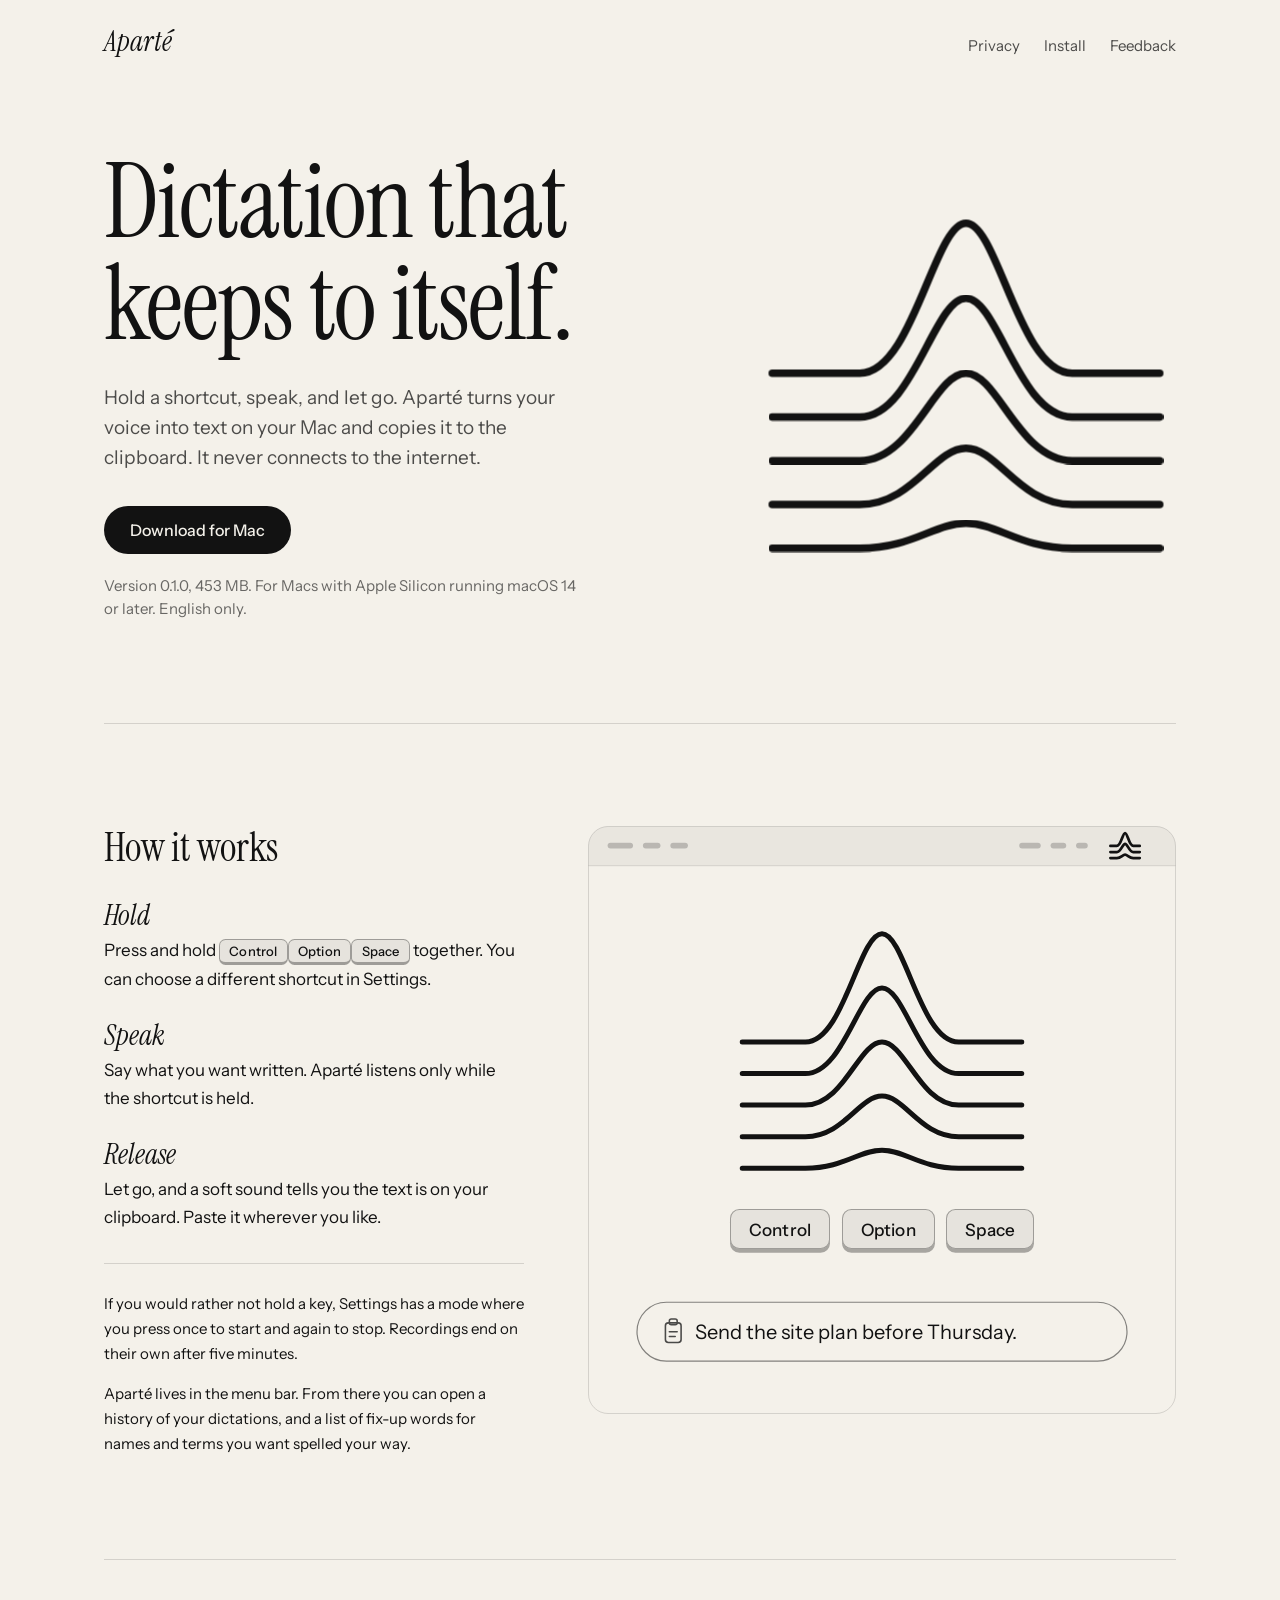
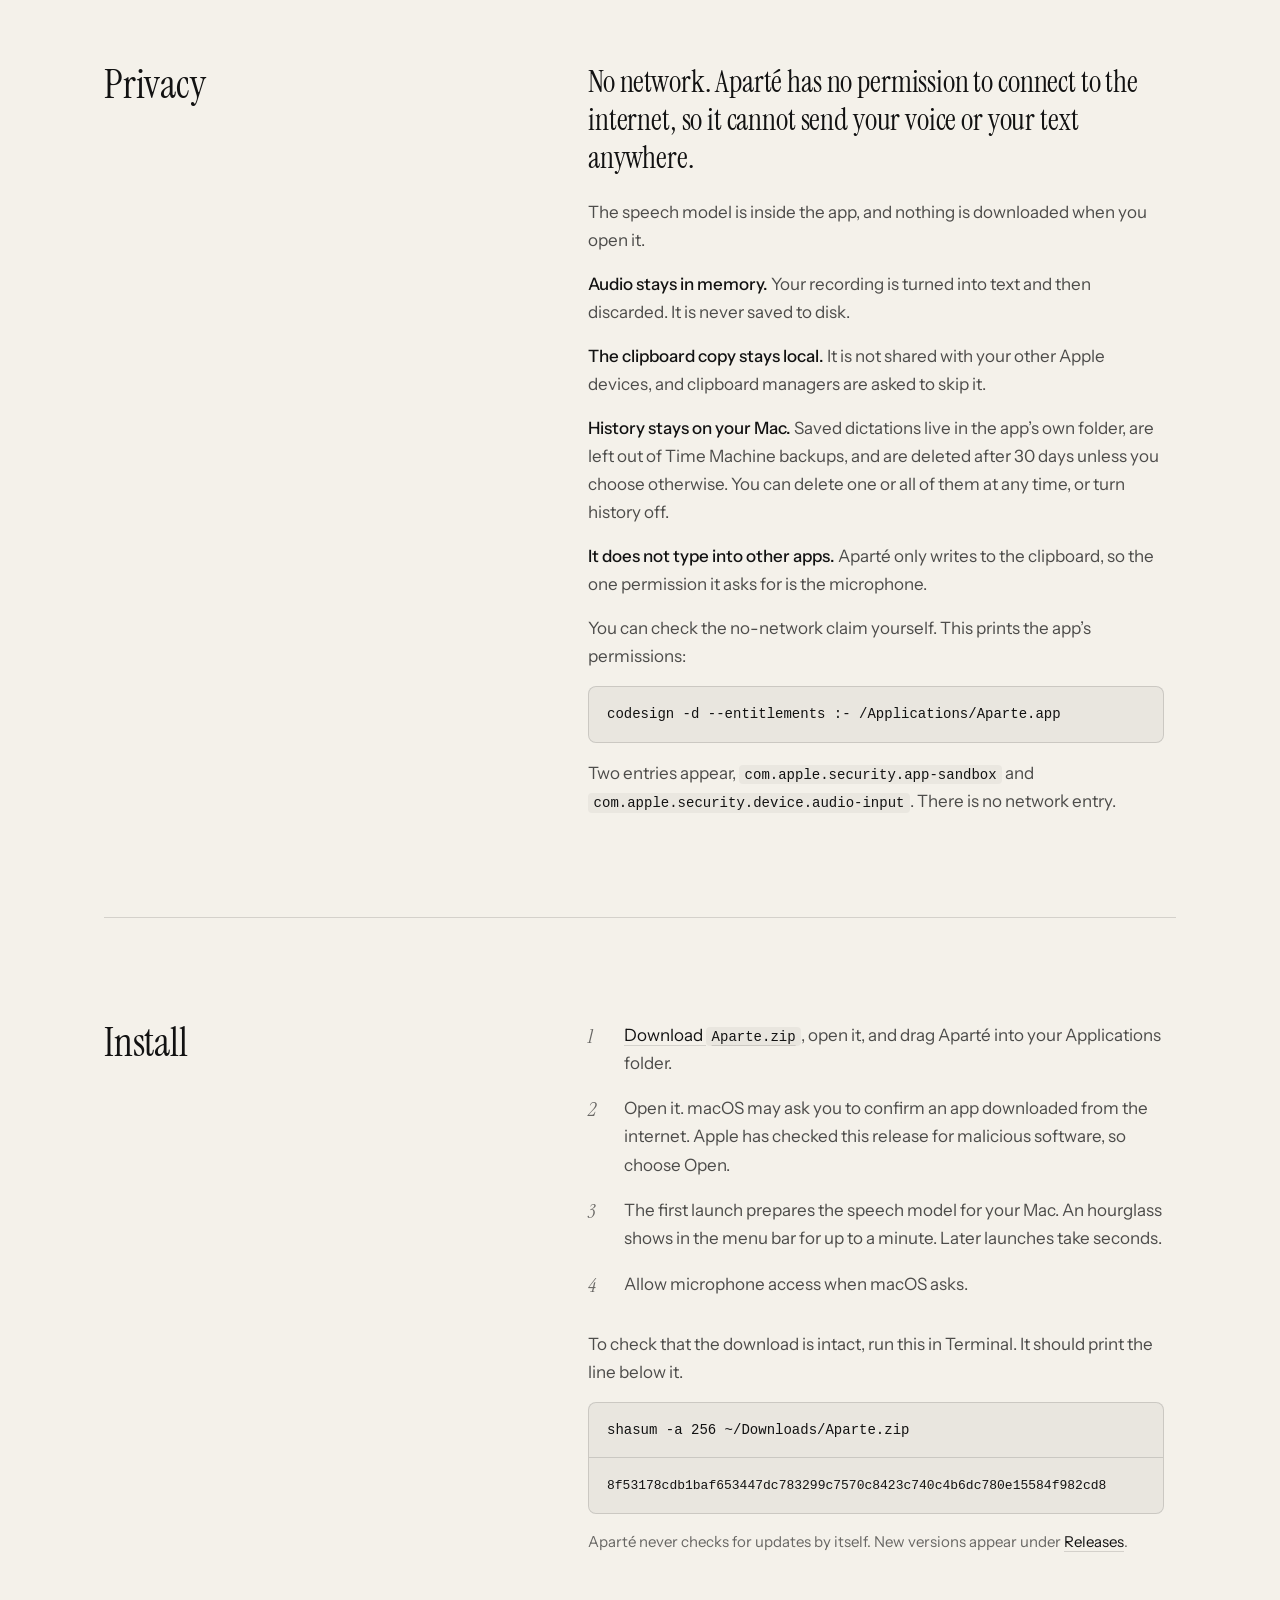
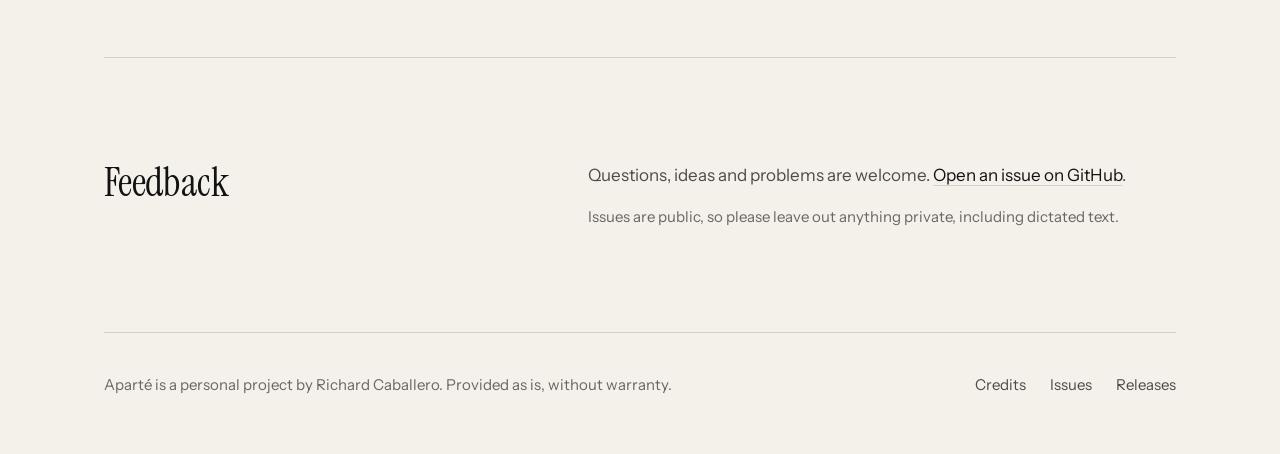
==== commit e681d7af: "Site: checksum for build 34 Co-Authored-By: Claude Sonnet 5.5 <noreply@anthropic.com>" ====
--- a/index.html
+++ b/index.html
@@ -147,7 +147,7 @@
           <p>To check that the download is intact, run this in Terminal. It should print the line below it.</p>
           <div class="shell">
             <pre><code>shasum -a 256 ~/Downloads/Aparte.zip</code></pre>
-            <pre class="hash"><code>61083ac3013fd37c3b5eda5e63749c020cc47211e5c574e3054ff75d6e8b8dbf</code></pre>
+            <pre class="hash"><code>8f53178cdb1baf653447dc783299c7570c8423c740c4b6dc780e15584f982cd8</code></pre>
           </div>
           <p class="small">Aparté never checks for updates by itself. New versions appear under <a href="https://github.com/richc117/aparte/releases">Releases</a>.</p>
         </div>
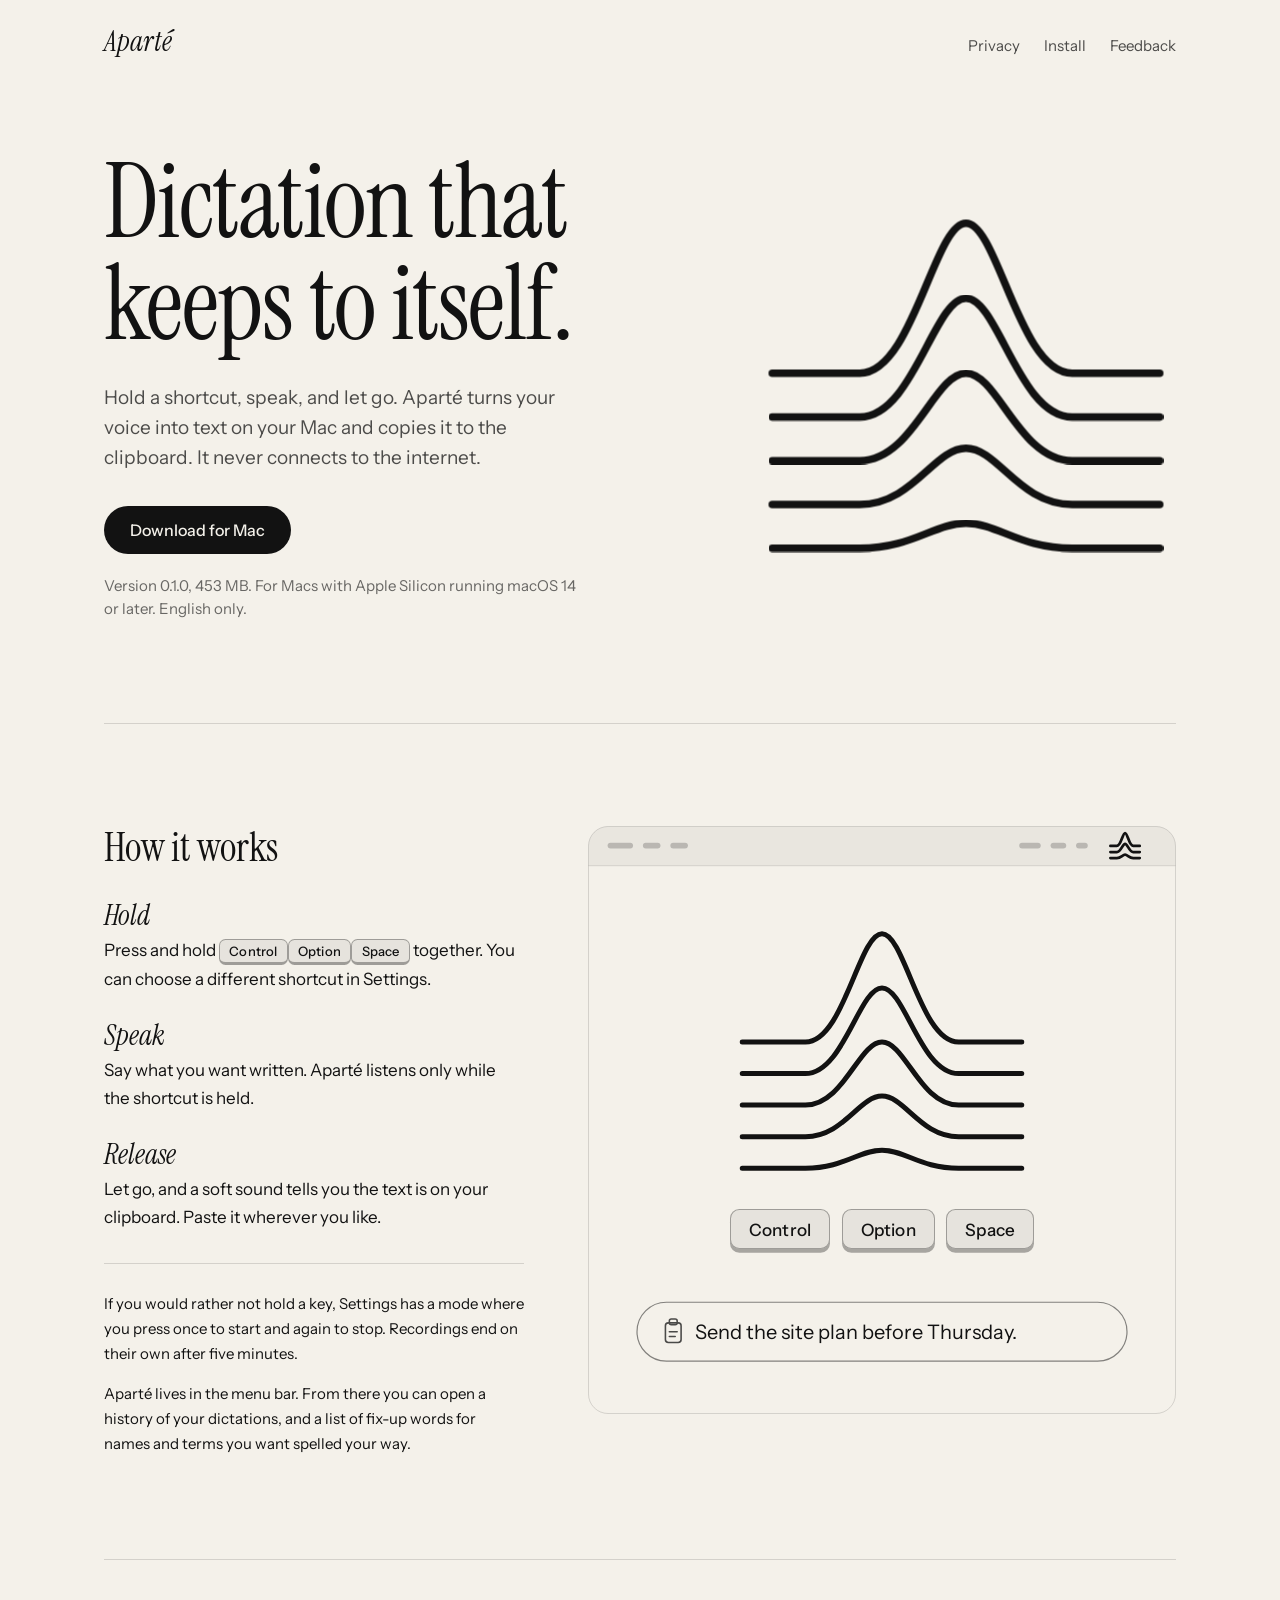
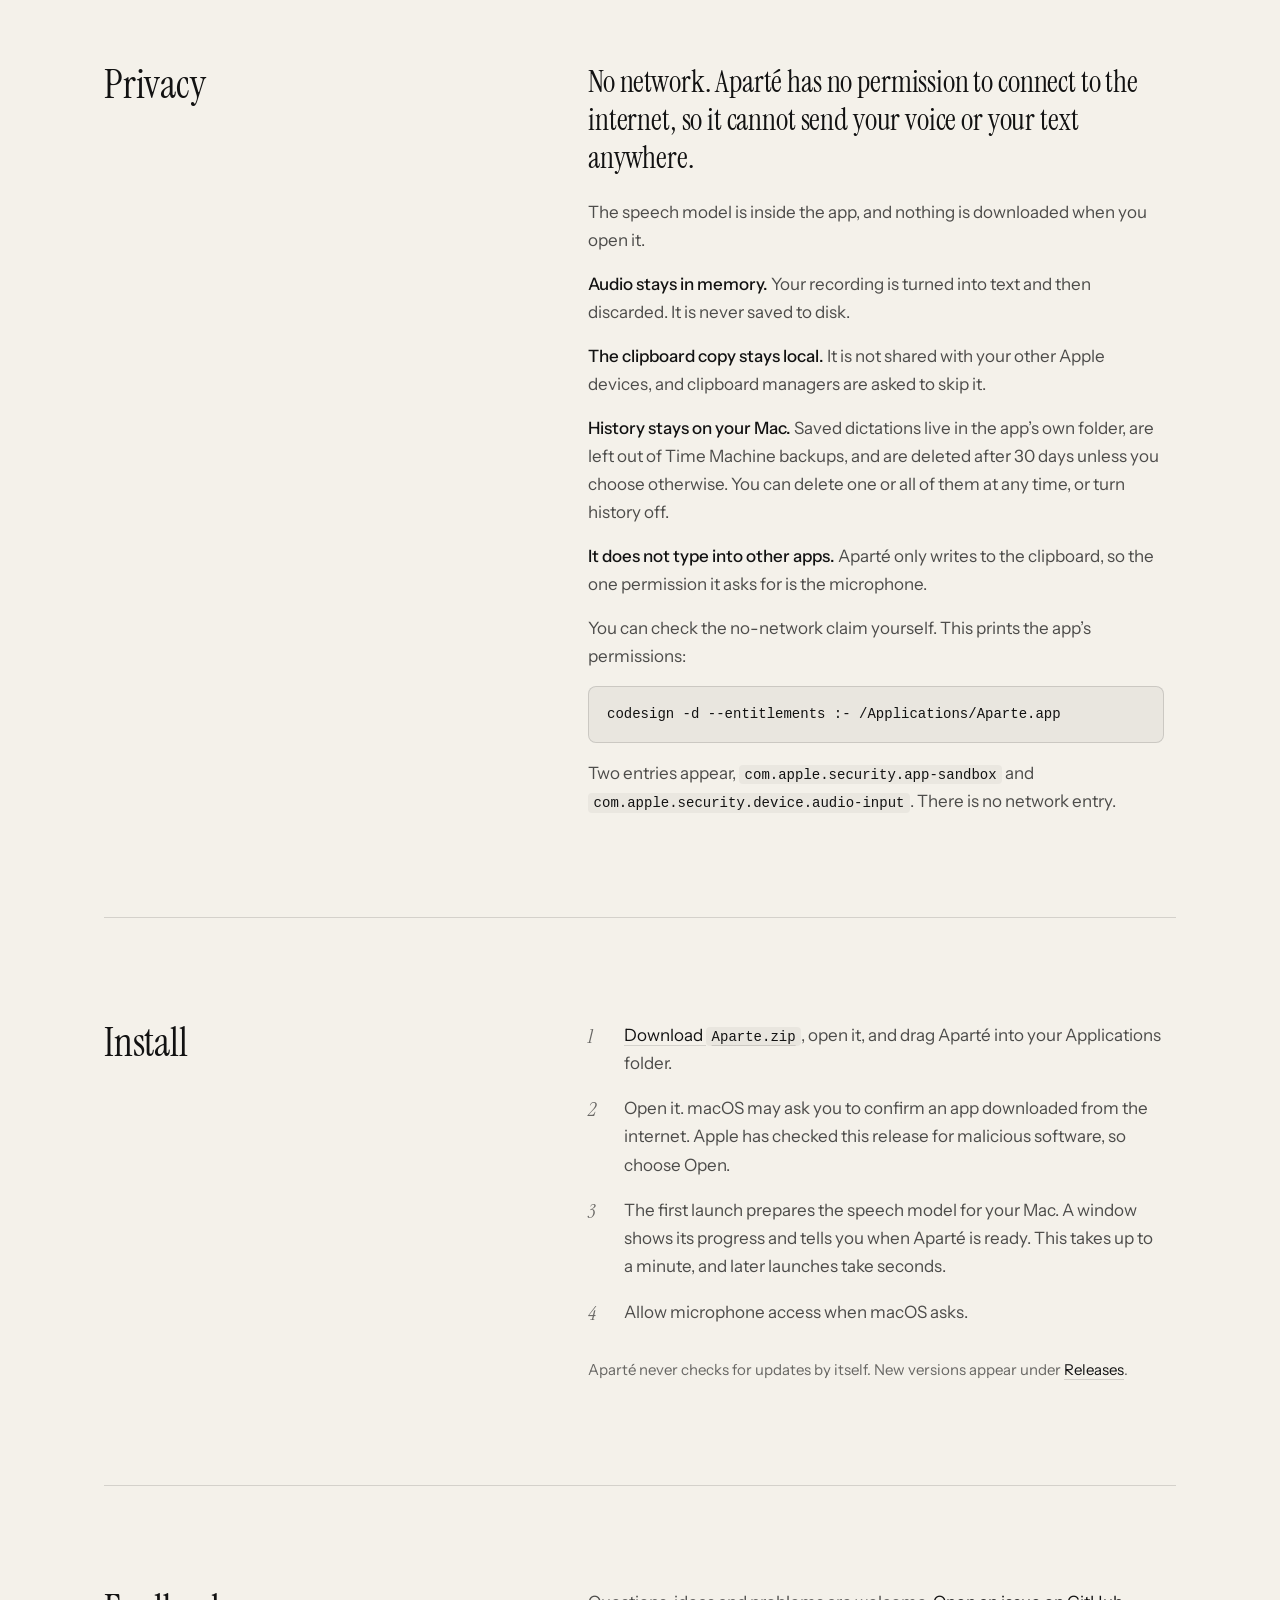
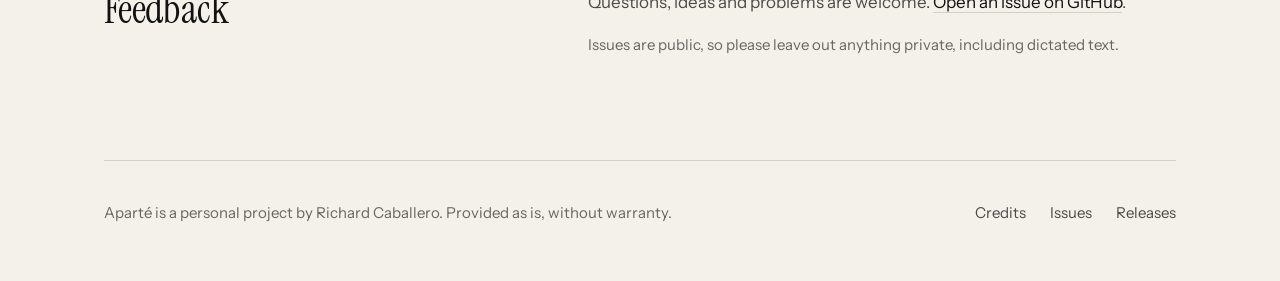
==== commit 41fad59f: "Site: remove the checksum block; fix the first-launch step The SHA-256 check was a technical detail " ====
--- a/index.html
+++ b/index.html
@@ -141,14 +141,9 @@
           <ol class="install">
             <li><a href="https://github.com/richc117/aparte/releases/latest/download/Aparte.zip">Download <code>Aparte.zip</code></a>, open it, and drag Aparté into your Applications folder.</li>
             <li>Open it. macOS may ask you to confirm an app downloaded from the internet. Apple has checked this release for malicious software, so choose Open.</li>
-            <li>The first launch prepares the speech model for your Mac. An hourglass shows in the menu bar for up to a minute. Later launches take seconds.</li>
+            <li>The first launch prepares the speech model for your Mac. A window shows its progress and tells you when Aparté is ready. This takes up to a minute, and later launches take seconds.</li>
             <li>Allow microphone access when macOS asks.</li>
           </ol>
-          <p>To check that the download is intact, run this in Terminal. It should print the line below it.</p>
-          <div class="shell">
-            <pre><code>shasum -a 256 ~/Downloads/Aparte.zip</code></pre>
-            <pre class="hash"><code>8f53178cdb1baf653447dc783299c7570c8423c740c4b6dc780e15584f982cd8</code></pre>
-          </div>
           <p class="small">Aparté never checks for updates by itself. New versions appear under <a href="https://github.com/richc117/aparte/releases">Releases</a>.</p>
         </div>
       </section>
--- a/styles.css
+++ b/styles.css
@@ -407,30 +407,6 @@
   padding: 0;
   background: none;
 }
-/* A command and what it prints: one box, a hairline between. */
-.shell {
-  margin: 0 0 1rem;
-  border: 1px solid var(--rule);
-  border-radius: 8px;
-  background: var(--wash);
-}
-.shell pre {
-  margin: 0;
-  border: 0;
-  border-radius: 0;
-  background: none;
-}
-.shell pre + pre {
-  border-top: 1px solid var(--rule);
-  color: var(--soft);
-}
-/* The checksum is 64 characters: let it wrap rather than run under the border. */
-.hash code {
-  white-space: pre-wrap;
-  overflow-wrap: anywhere;
-  font-size: 0.8125rem;
-}
-
 .small {
   color: var(--faint);
   font-size: 0.9375rem;
--- a/animation.css
+++ b/animation.css
@@ -184,40 +184,40 @@
 
 @keyframes key1 {
   0.0% { transform: translateY(0); box-shadow: 0 .22em 0 var(--key-edge); background-color: var(--key-face); border-color: var(--key-edge); }
-  7.143% { transform: translateY(0); box-shadow: 0 .22em 0 var(--key-edge); background-color: var(--key-face); border-color: var(--key-edge); animation-timing-function: cubic-bezier(.16,1,.3,1); }
-  8.286% { transform: translateY(.2em); box-shadow: 0 .02em 0 var(--key-edge-down); background-color: var(--key-down); border-color: var(--key-edge-down); }
+  7.143% { transform: translateY(0); box-shadow: 0 .22em 0 var(--key-edge); background-color: var(--key-face); border-color: var(--key-edge); animation-timing-function: cubic-bezier(.4,0,.2,1); }
+  9.286% { transform: translateY(.2em); box-shadow: 0 .02em 0 var(--key-edge-down); background-color: var(--key-down); border-color: var(--key-edge-down); }
   58.571% { transform: translateY(.2em); box-shadow: 0 .02em 0 var(--key-edge-down); background-color: var(--key-down); border-color: var(--key-edge-down); animation-timing-function: cubic-bezier(.16,1,.3,1); }
   60.357% { transform: translateY(0); box-shadow: 0 .22em 0 var(--key-edge); background-color: var(--key-face); border-color: var(--key-edge); }
   100.0% { transform: translateY(0); box-shadow: 0 .22em 0 var(--key-edge); background-color: var(--key-face); border-color: var(--key-edge); }
 }
 @keyframes key2 {
   0.0% { transform: translateY(0); box-shadow: 0 .22em 0 var(--key-edge); background-color: var(--key-face); border-color: var(--key-edge); }
-  8.929% { transform: translateY(0); box-shadow: 0 .22em 0 var(--key-edge); background-color: var(--key-face); border-color: var(--key-edge); animation-timing-function: cubic-bezier(.16,1,.3,1); }
-  10.071% { transform: translateY(.2em); box-shadow: 0 .02em 0 var(--key-edge-down); background-color: var(--key-down); border-color: var(--key-edge-down); }
+  11.429% { transform: translateY(0); box-shadow: 0 .22em 0 var(--key-edge); background-color: var(--key-face); border-color: var(--key-edge); animation-timing-function: cubic-bezier(.4,0,.2,1); }
+  13.571% { transform: translateY(.2em); box-shadow: 0 .02em 0 var(--key-edge-down); background-color: var(--key-down); border-color: var(--key-edge-down); }
   58.571% { transform: translateY(.2em); box-shadow: 0 .02em 0 var(--key-edge-down); background-color: var(--key-down); border-color: var(--key-edge-down); animation-timing-function: cubic-bezier(.16,1,.3,1); }
   60.357% { transform: translateY(0); box-shadow: 0 .22em 0 var(--key-edge); background-color: var(--key-face); border-color: var(--key-edge); }
   100.0% { transform: translateY(0); box-shadow: 0 .22em 0 var(--key-edge); background-color: var(--key-face); border-color: var(--key-edge); }
 }
 @keyframes key3 {
   0.0% { transform: translateY(0); box-shadow: 0 .22em 0 var(--key-edge); background-color: var(--key-face); border-color: var(--key-edge); }
-  10.714% { transform: translateY(0); box-shadow: 0 .22em 0 var(--key-edge); background-color: var(--key-face); border-color: var(--key-edge); animation-timing-function: cubic-bezier(.16,1,.3,1); }
-  11.857% { transform: translateY(.2em); box-shadow: 0 .02em 0 var(--key-edge-down); background-color: var(--key-down); border-color: var(--key-edge-down); }
+  15.714% { transform: translateY(0); box-shadow: 0 .22em 0 var(--key-edge); background-color: var(--key-face); border-color: var(--key-edge); animation-timing-function: cubic-bezier(.4,0,.2,1); }
+  17.857% { transform: translateY(.2em); box-shadow: 0 .02em 0 var(--key-edge-down); background-color: var(--key-down); border-color: var(--key-edge-down); }
   58.571% { transform: translateY(.2em); box-shadow: 0 .02em 0 var(--key-edge-down); background-color: var(--key-down); border-color: var(--key-edge-down); animation-timing-function: cubic-bezier(.16,1,.3,1); }
   60.357% { transform: translateY(0); box-shadow: 0 .22em 0 var(--key-edge); background-color: var(--key-face); border-color: var(--key-edge); }
   100.0% { transform: translateY(0); box-shadow: 0 .22em 0 var(--key-edge); background-color: var(--key-face); border-color: var(--key-edge); }
 }
 @keyframes glyph-ready {
   0.0% { opacity:1; }
-  12.143% { opacity:1; animation-timing-function: cubic-bezier(.4,0,.2,1); }
-  13.429% { opacity:0; }
+  18.571% { opacity:1; animation-timing-function: cubic-bezier(.4,0,.2,1); }
+  19.857% { opacity:0; }
   63.929% { opacity:0; animation-timing-function: cubic-bezier(.4,0,.2,1); }
   65.143% { opacity:1; }
   100.0% { opacity:1; }
 }
 @keyframes glyph-listen {
   0.0% { opacity:0; }
-  12.143% { opacity:0; animation-timing-function: cubic-bezier(.4,0,.2,1); }
-  13.429% { opacity:1; }
+  18.571% { opacity:0; animation-timing-function: cubic-bezier(.4,0,.2,1); }
+  19.857% { opacity:1; }
   58.571% { opacity:1; animation-timing-function: cubic-bezier(.4,0,.2,1); }
   59.714% { opacity:0; }
   100.0% { opacity:0; }
@@ -246,9 +246,9 @@
 }
 @keyframes voice1 {
   0.0% { transform: scaleY(.02); opacity:.5; }
-  12.143% { transform: scaleY(.02); opacity:.5; animation-timing-function: cubic-bezier(.45,0,.55,1); }
-  16.786% { transform: scaleY(.13); opacity:.8; animation-timing-function: cubic-bezier(.45,0,.55,1); }
-  20.357% { transform: scaleY(.09); opacity:.85; animation-timing-function: cubic-bezier(.45,0,.55,1); }
+  18.571% { transform: scaleY(.02); opacity:.5; animation-timing-function: cubic-bezier(.45,0,.55,1); }
+  20.0% { transform: scaleY(.13); opacity:.8; animation-timing-function: cubic-bezier(.45,0,.55,1); }
+  21.071% { transform: scaleY(.09); opacity:.85; animation-timing-function: cubic-bezier(.45,0,.55,1); }
   21.214% { transform: scaleY(0.251); opacity:1; animation-timing-function: cubic-bezier(.45,0,.55,1); }
   22.071% { transform: scaleY(0.601); opacity:1; animation-timing-function: cubic-bezier(.45,0,.55,1); }
   22.929% { transform: scaleY(0.828); opacity:1; animation-timing-function: cubic-bezier(.45,0,.55,1); }
@@ -302,9 +302,9 @@
 }
 @keyframes voice2 {
   0.0% { transform: scaleY(.02); opacity:.5; }
-  12.143% { transform: scaleY(.02); opacity:.5; animation-timing-function: cubic-bezier(.45,0,.55,1); }
-  16.786% { transform: scaleY(.13); opacity:.8; animation-timing-function: cubic-bezier(.45,0,.55,1); }
-  20.357% { transform: scaleY(.09); opacity:.85; animation-timing-function: cubic-bezier(.45,0,.55,1); }
+  18.571% { transform: scaleY(.02); opacity:.5; animation-timing-function: cubic-bezier(.45,0,.55,1); }
+  20.0% { transform: scaleY(.13); opacity:.8; animation-timing-function: cubic-bezier(.45,0,.55,1); }
+  21.071% { transform: scaleY(.09); opacity:.85; animation-timing-function: cubic-bezier(.45,0,.55,1); }
   21.214% { transform: scaleY(0.265); opacity:1; animation-timing-function: cubic-bezier(.45,0,.55,1); }
   22.071% { transform: scaleY(0.265); opacity:1; animation-timing-function: cubic-bezier(.45,0,.55,1); }
   22.929% { transform: scaleY(0.585); opacity:1; animation-timing-function: cubic-bezier(.45,0,.55,1); }
@@ -358,9 +358,9 @@
 }
 @keyframes voice3 {
   0.0% { transform: scaleY(.02); opacity:.5; }
-  12.143% { transform: scaleY(.02); opacity:.5; animation-timing-function: cubic-bezier(.45,0,.55,1); }
-  16.786% { transform: scaleY(.13); opacity:.8; animation-timing-function: cubic-bezier(.45,0,.55,1); }
-  20.357% { transform: scaleY(.09); opacity:.85; animation-timing-function: cubic-bezier(.45,0,.55,1); }
+  18.571% { transform: scaleY(.02); opacity:.5; animation-timing-function: cubic-bezier(.45,0,.55,1); }
+  20.0% { transform: scaleY(.13); opacity:.8; animation-timing-function: cubic-bezier(.45,0,.55,1); }
+  21.071% { transform: scaleY(.09); opacity:.85; animation-timing-function: cubic-bezier(.45,0,.55,1); }
   21.214% { transform: scaleY(0.266); opacity:1; animation-timing-function: cubic-bezier(.45,0,.55,1); }
   22.071% { transform: scaleY(0.266); opacity:1; animation-timing-function: cubic-bezier(.45,0,.55,1); }
   22.929% { transform: scaleY(0.538); opacity:1; animation-timing-function: cubic-bezier(.45,0,.55,1); }
@@ -414,9 +414,9 @@
 }
 @keyframes voice4 {
   0.0% { transform: scaleY(.02); opacity:.5; }
-  12.143% { transform: scaleY(.02); opacity:.5; animation-timing-function: cubic-bezier(.45,0,.55,1); }
-  16.786% { transform: scaleY(.13); opacity:.8; animation-timing-function: cubic-bezier(.45,0,.55,1); }
-  20.357% { transform: scaleY(.09); opacity:.85; animation-timing-function: cubic-bezier(.45,0,.55,1); }
+  18.571% { transform: scaleY(.02); opacity:.5; animation-timing-function: cubic-bezier(.45,0,.55,1); }
+  20.0% { transform: scaleY(.13); opacity:.8; animation-timing-function: cubic-bezier(.45,0,.55,1); }
+  21.071% { transform: scaleY(.09); opacity:.85; animation-timing-function: cubic-bezier(.45,0,.55,1); }
   21.214% { transform: scaleY(0.253); opacity:1; animation-timing-function: cubic-bezier(.45,0,.55,1); }
   22.071% { transform: scaleY(0.253); opacity:1; animation-timing-function: cubic-bezier(.45,0,.55,1); }
   22.929% { transform: scaleY(0.253); opacity:1; animation-timing-function: cubic-bezier(.45,0,.55,1); }
@@ -470,9 +470,9 @@
 }
 @keyframes voice5 {
   0.0% { transform: scaleY(.02); opacity:.5; }
-  12.143% { transform: scaleY(.02); opacity:.5; animation-timing-function: cubic-bezier(.45,0,.55,1); }
-  16.786% { transform: scaleY(.13); opacity:.8; animation-timing-function: cubic-bezier(.45,0,.55,1); }
-  20.357% { transform: scaleY(.09); opacity:.85; animation-timing-function: cubic-bezier(.45,0,.55,1); }
+  18.571% { transform: scaleY(.02); opacity:.5; animation-timing-function: cubic-bezier(.45,0,.55,1); }
+  20.0% { transform: scaleY(.13); opacity:.8; animation-timing-function: cubic-bezier(.45,0,.55,1); }
+  21.071% { transform: scaleY(.09); opacity:.85; animation-timing-function: cubic-bezier(.45,0,.55,1); }
   21.214% { transform: scaleY(0.237); opacity:1; animation-timing-function: cubic-bezier(.45,0,.55,1); }
   22.071% { transform: scaleY(0.237); opacity:1; animation-timing-function: cubic-bezier(.45,0,.55,1); }
   22.929% { transform: scaleY(0.237); opacity:1; animation-timing-function: cubic-bezier(.45,0,.55,1); }
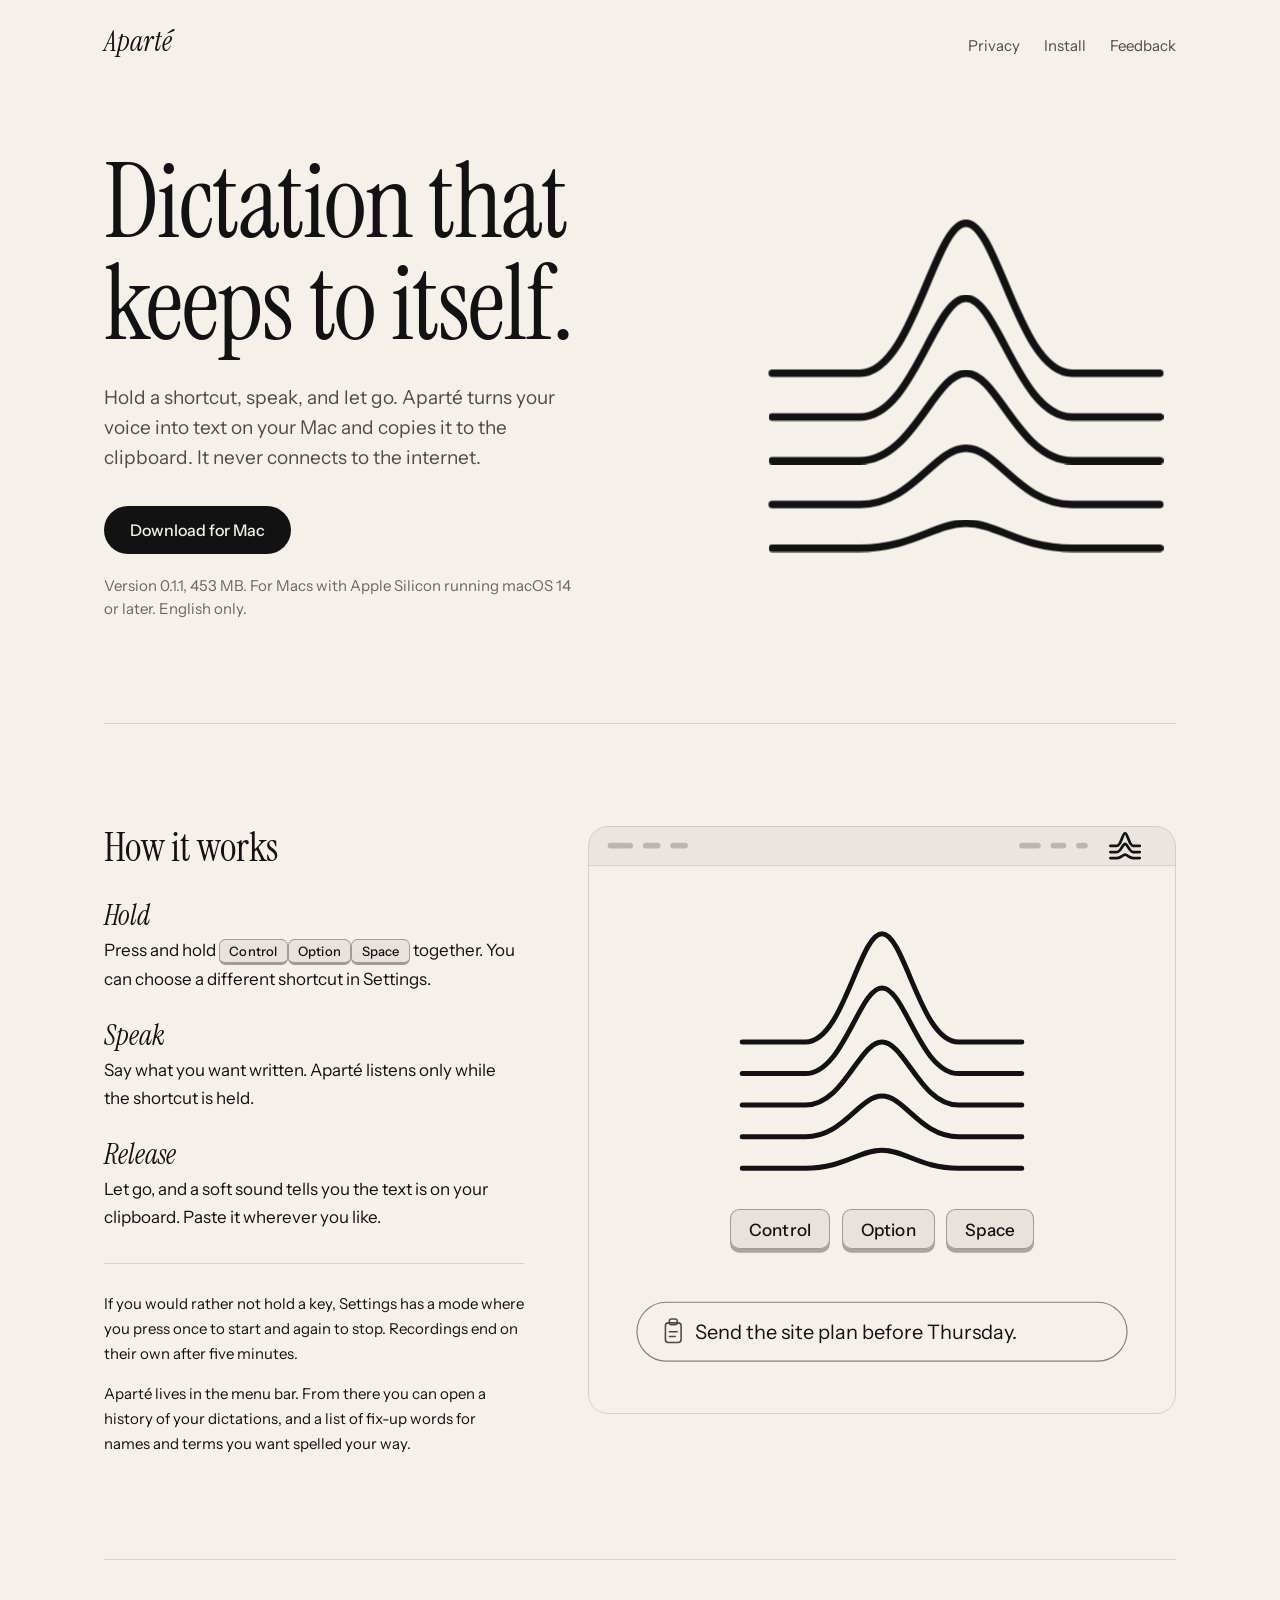
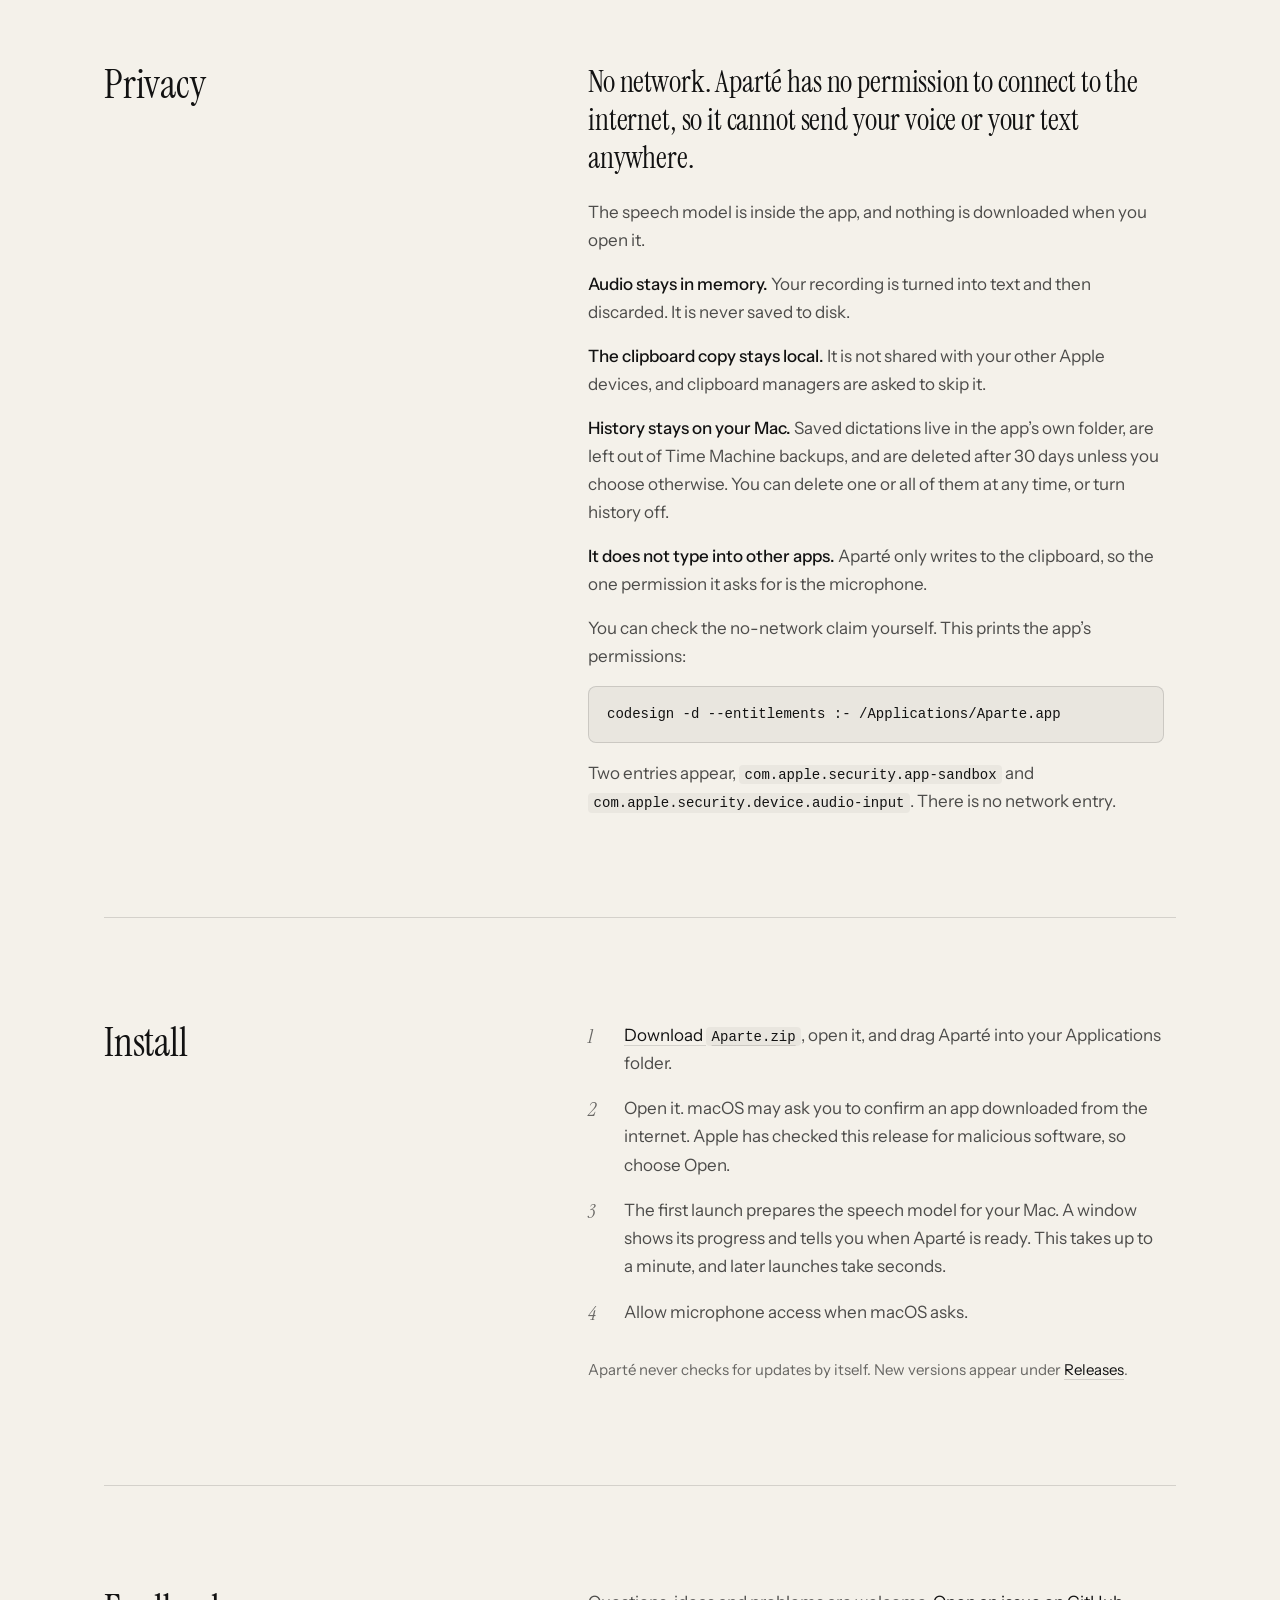
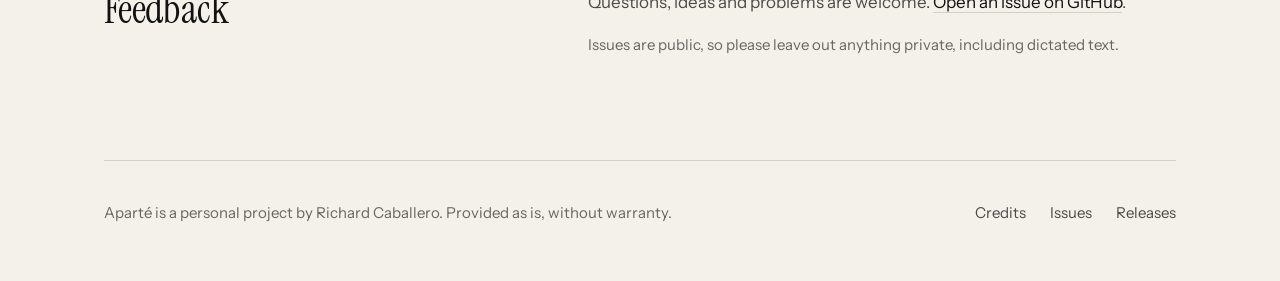
==== commit 61519c39: "Version 0.1.1 on the site and README Co-Authored-By: Claude Sonnet 5.5 <noreply@anthropic.com>" ====
--- a/index.html
+++ b/index.html
@@ -37,7 +37,7 @@
           <h1 id="statement">Dictation that keeps to itself.</h1>
           <p class="lede">Hold a shortcut, speak, and let go. Aparté turns your voice into text on your Mac and copies it to the clipboard. It never connects to the internet.</p>
           <p><a class="button" href="https://github.com/richc117/aparte/releases/latest/download/Aparte.zip">Download for Mac</a></p>
-          <p class="fine">Version 0.1.0, 453 MB. For Macs with Apple Silicon running macOS 14 or later. English only.</p>
+          <p class="fine">Version 0.1.1, 453 MB. For Macs with Apple Silicon running macOS 14 or later. English only.</p>
         </div>
 
         <svg class="swell" viewBox="176 226 672 572" role="img" aria-label="The Aparté mark: five nested lines rising into a single peak">
